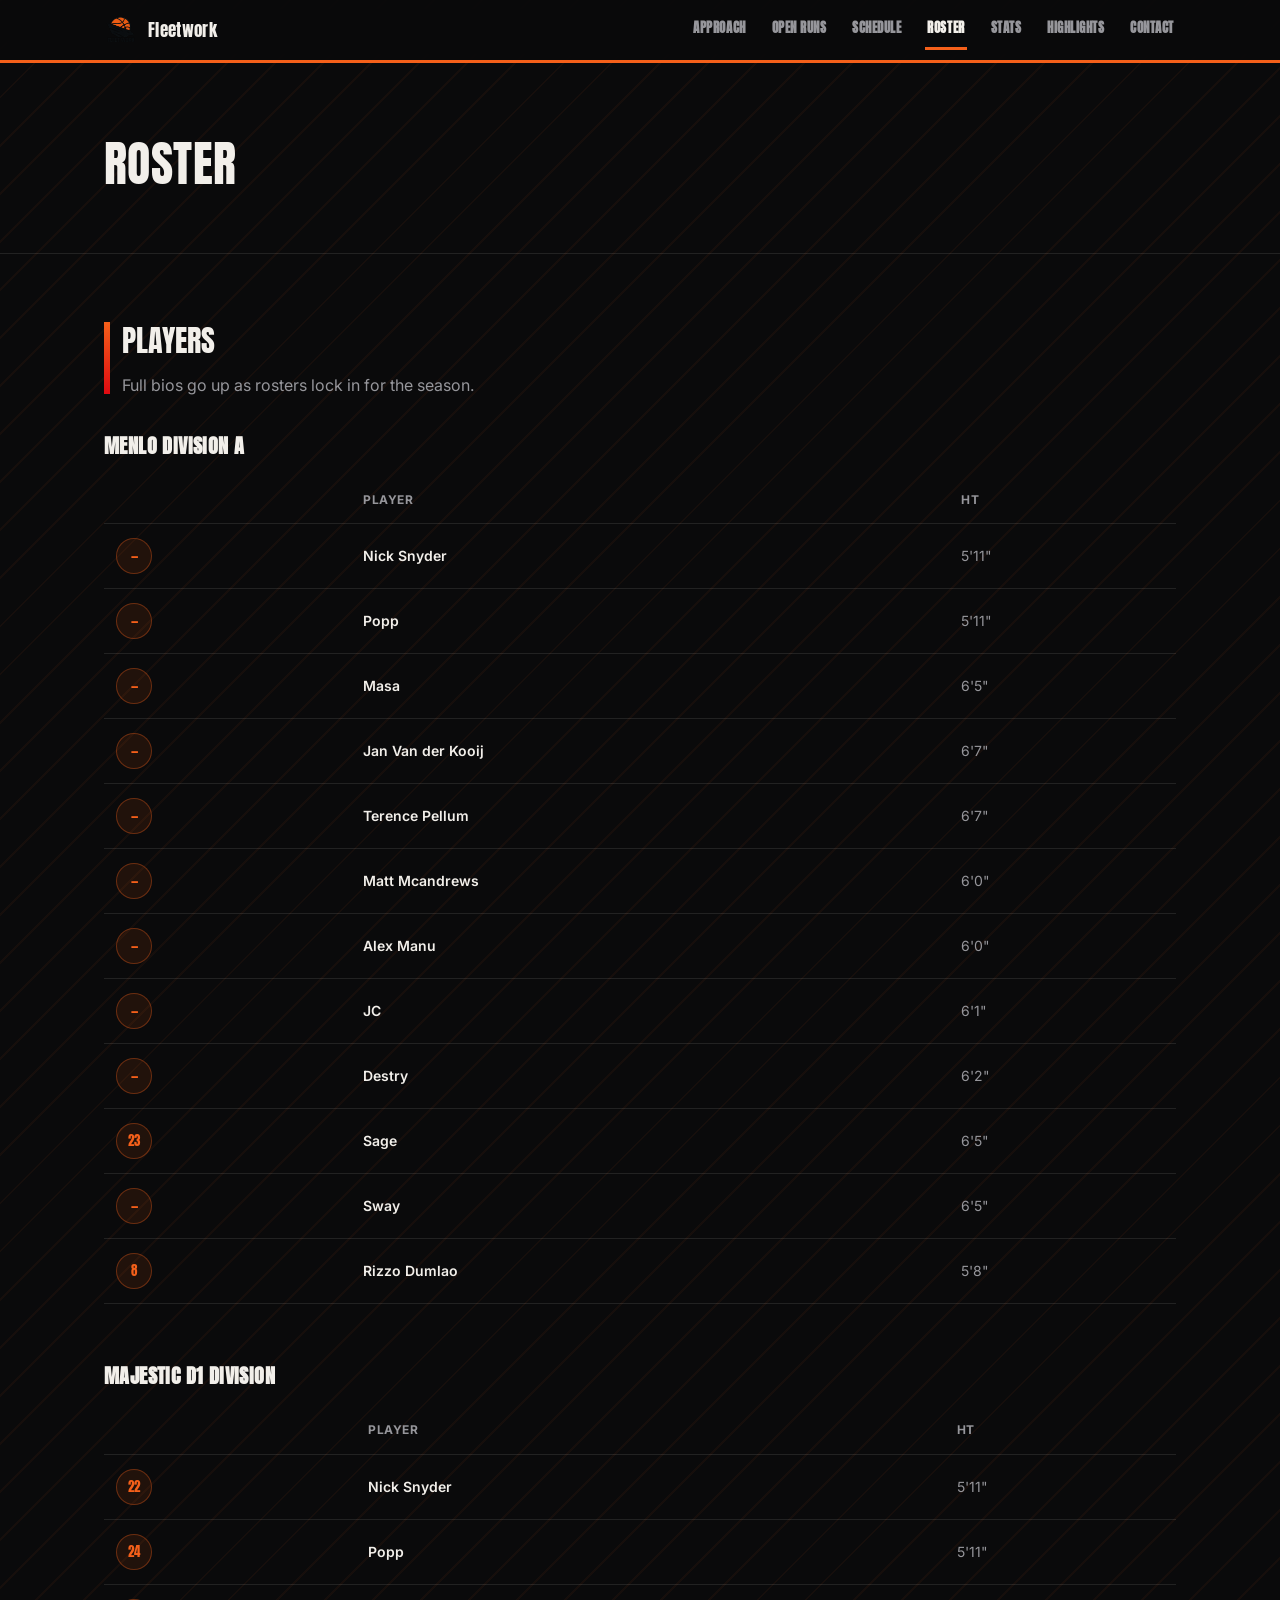
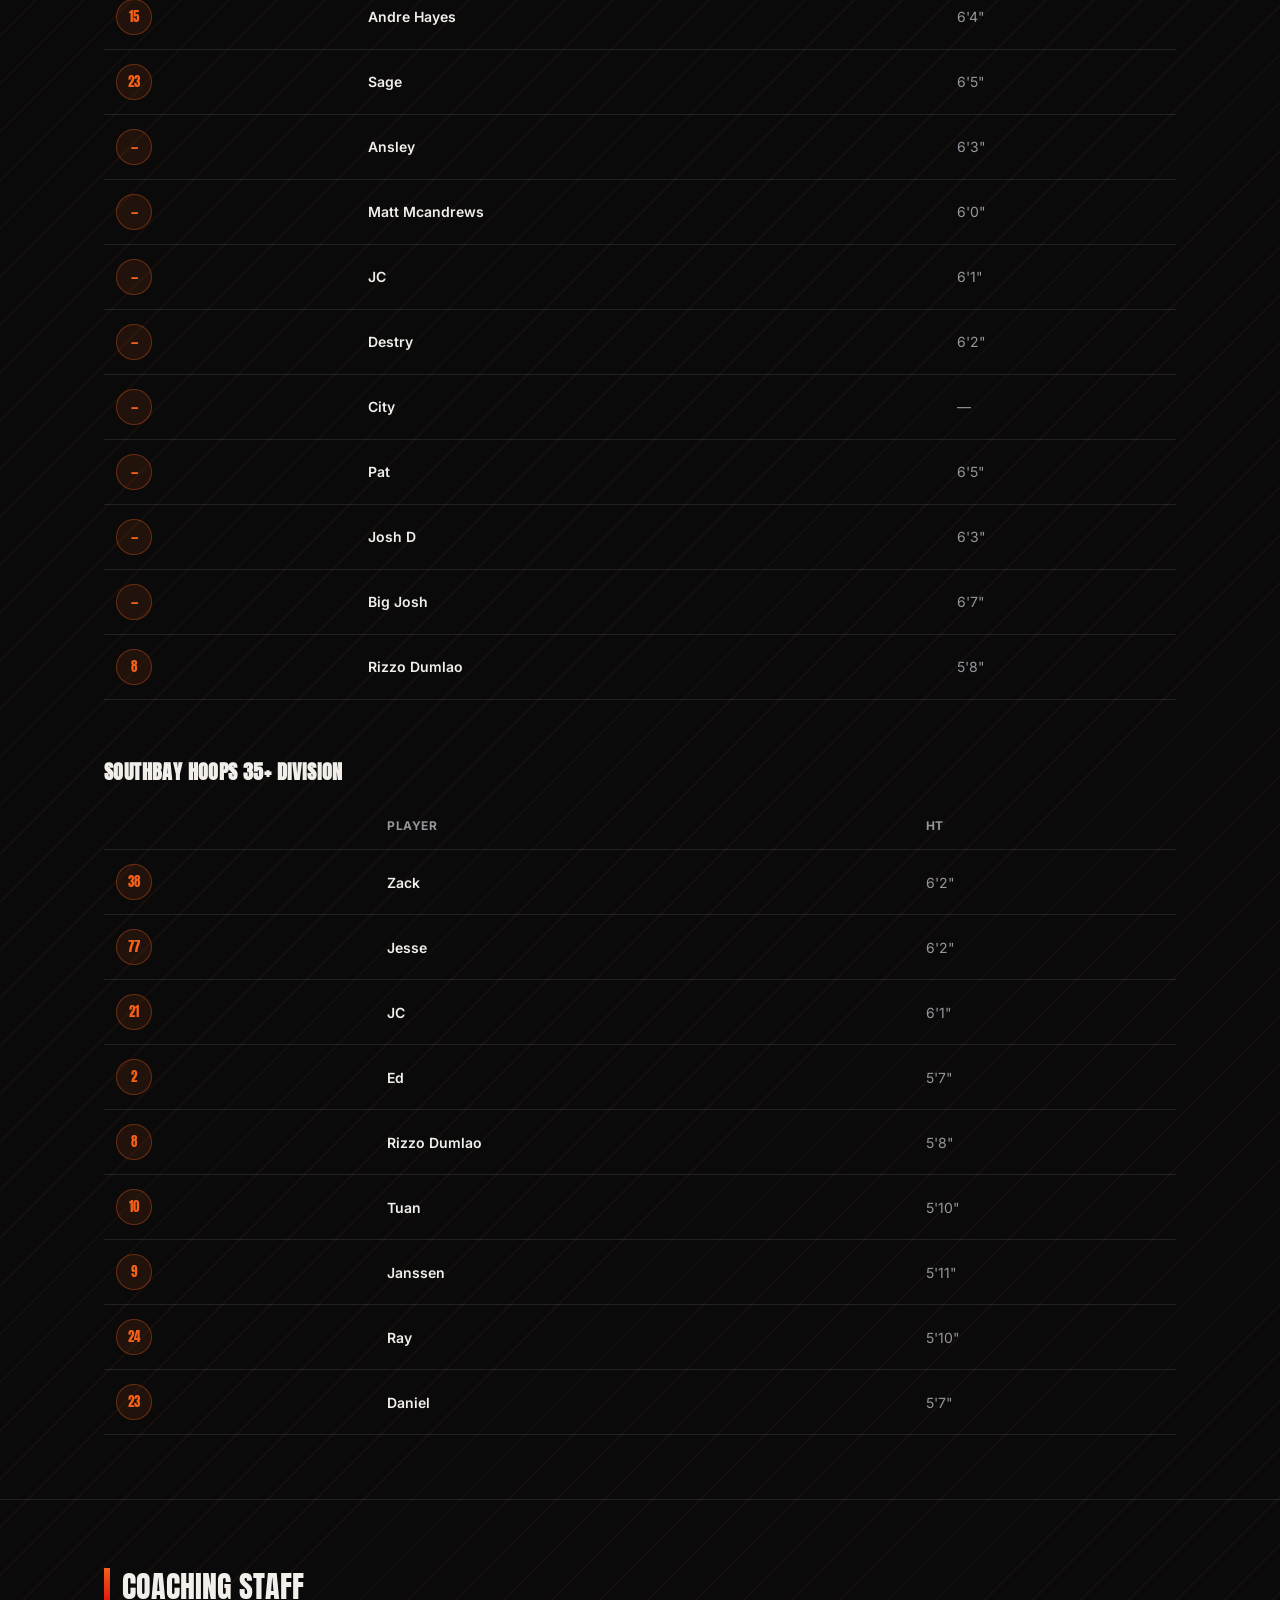
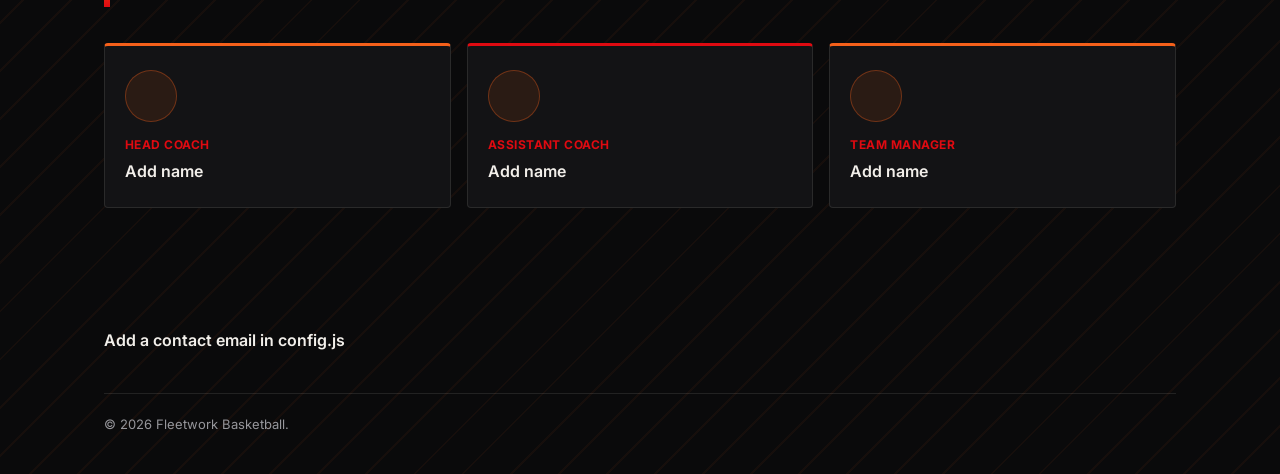
==== roster.html @ 68f96d5d "Add files via upload" ====
<!DOCTYPE html>
<html lang="en">
<head>
<meta charset="UTF-8">
<meta name="viewport" content="width=device-width, initial-scale=1.0">
<title>Roster — Fleetwork Basketball</title>
<meta name="description" content="Fleetwork Basketball roster and coaching staff.">
<link rel="icon" href="assets/logo-mark.png">
<link rel="preconnect" href="https://fonts.googleapis.com">
<link rel="preconnect" href="https://fonts.gstatic.com" crossorigin>
<link href="https://fonts.googleapis.com/css2?family=Anton&family=Inter:wght@400;500;600;700&display=swap" rel="stylesheet">
<style>
  :root{
    --bg: #0A0A0B; --bg-panel: #131315; --bg-panel-2: #19191B;
    --orange: #F5601A; --red: #DF0A11;
    --text: #F2EFEA; --text-muted: #96969B;
    --line: rgba(242,239,234,0.10); --line-strong: rgba(242,239,234,0.18);
    --radius: 4px; --maxw: 1120px;
  }
  *{ box-sizing: border-box; }
  body{ margin:0; background: repeating-linear-gradient(135deg, rgba(245,96,26,0.05) 0px, rgba(245,96,26,0.05) 2px, transparent 2px, transparent 34px), var(--bg); color: var(--text); font-family: 'Inter', system-ui, sans-serif; font-size:16px; line-height:1.55; -webkit-font-smoothing:antialiased; }
  a{ color: inherit; }
  img{ max-width:100%; display:block; }
  .wrap{ max-width: var(--maxw); margin: 0 auto; padding: 0 24px; }
  :focus-visible{ outline: 2px solid var(--orange); outline-offset: 3px; }

  header.scorebug{ position: sticky; top:0; z-index:50; background: rgba(10,10,11,0.92); backdrop-filter: blur(8px); border-bottom: 3px solid var(--orange); }
  .scorebug-inner{ max-width: var(--maxw); margin:0 auto; padding:0 24px; height:60px; display:flex; align-items:center; justify-content:space-between; gap:20px; }
  .brand{ display:flex; align-items:center; gap:10px; text-decoration:none; }
  .brand img{ height:34px; width:auto; }
  .brand-name{ font-family:'Anton', sans-serif; font-size:17px; letter-spacing:0.02em; }
  nav.primary-nav{ display:flex; gap:22px; }
  nav.primary-nav a{ text-decoration:none; color: var(--text-muted); font-size:13px; font-weight:700; font-family:'Anton', sans-serif; text-transform:uppercase; letter-spacing:0.04em; padding:8px 2px; border-bottom:3px solid transparent; transition: color .15s, border-color .15s; white-space:nowrap; }
  nav.primary-nav a:hover{ color: var(--text); border-color: var(--orange); }
  nav.primary-nav a.current{ color: var(--text); border-color: var(--orange); }
  .nav-toggle{ display:none; background:none; border:1px solid var(--line-strong); color: var(--text); padding:8px 10px; border-radius: var(--radius); font-size:20px; line-height:1; }
  @media (max-width: 820px){
    nav.primary-nav{ position:absolute; top:60px; left:0; right:0; background: var(--bg-panel); border-bottom:3px solid var(--orange); flex-direction:column; gap:0; padding:6px 0; display:none; }
    nav.primary-nav.open{ display:flex; }
    nav.primary-nav a{ padding:14px 24px; border-bottom:1px solid var(--line); }
    .nav-toggle{ display:block; }
  }

  .page-head{ padding: 64px 0 40px; border-bottom: 1px solid var(--line); }
  .page-head h1{ font-family:'Anton', sans-serif; font-weight:400; font-size:48px; text-transform:uppercase; letter-spacing:0.01em; margin:0 0 12px; }
  .page-head p{ color: var(--text-muted); margin:0; max-width: 60ch; }

  section{ padding: 64px 0; border-bottom: 1px solid var(--line); }
  section:last-of-type{ border-bottom: none; }
  .section-head{ max-width:640px; margin-bottom:32px; position:relative; padding-left:18px; }
  .section-head::before{ content:""; position:absolute; left:0; top:4px; bottom:4px; width:6px; background: linear-gradient(180deg, var(--orange), var(--red)); }
  .section-head h2{ font-family:'Anton', sans-serif; font-weight:400; font-size:30px; text-transform:uppercase; margin:0 0 8px; }
  .section-head p{ color: var(--text-muted); margin:0; }

  table.roster-table{ width:100%; border-collapse: collapse; }
  table.roster-table th, table.roster-table td{ text-align:left; padding: 14px 12px; border-bottom: 1px solid var(--line); font-size:14px; }
  table.roster-table th{ color: var(--text-muted); font-weight:700; font-size:12px; text-transform:uppercase; letter-spacing:0.04em; }
  table.roster-table tr:hover td{ background: rgba(245,96,26,0.04); }
  .avatar{
    width:36px; height:36px; border-radius:50%; background: rgba(245,96,26,0.1); border:1px solid rgba(245,96,26,0.35);
    display:flex; align-items:center; justify-content:center; font-family:'Anton', sans-serif; font-size:13px; color: var(--orange);
  }
  .player-name-cell{ display:flex; align-items:center; gap:12px; }
  .player-name-cell .name{ font-weight:600; }
  .muted{ color: var(--text-muted); }

  .roster-division{ margin-bottom:56px; }
  .roster-division:last-child{ margin-bottom:0; }
  .roster-division h3{ font-family:'Anton', sans-serif; font-size:20px; text-transform:uppercase; letter-spacing:0.02em; margin:0 0 16px; }

  .staff-grid{ display:grid; grid-template-columns: repeat(3, 1fr); gap:16px; }
  .staff-card{ background: var(--bg-panel); border:1px solid var(--line); border-top: 3px solid var(--orange); border-radius: var(--radius); padding:24px 20px; }
  .staff-card:nth-child(even){ border-top-color: var(--red); }
  .staff-avatar{ width:52px; height:52px; border-radius:50%; background: rgba(245,96,26,0.1); border:1px solid rgba(245,96,26,0.35); margin-bottom:14px; }
  .staff-role{ font-size:12px; color: var(--red); font-weight:700; margin-bottom:4px; text-transform:uppercase; letter-spacing:0.04em; }
  .staff-name{ font-weight:600; }
  @media (max-width: 700px){ .staff-grid{ grid-template-columns: 1fr; } }

  footer{ padding: 56px 0 40px; }
  .footer-grid{ display:flex; justify-content:space-between; flex-wrap:wrap; gap:30px; }
  .footer-affil{ max-width:44ch; color: var(--text-muted); font-size:14px; }
  .footer-affil a{ color: var(--orange); text-decoration:none; }
  .footer-contact a{ color: var(--text); text-decoration:none; font-weight:600; }
  .footer-bottom{ margin-top:40px; padding-top:20px; border-top:1px solid var(--line); color: var(--text-muted); font-size:13px; }
</style>
</head>
<body>

<header class="scorebug">
  <div class="scorebug-inner">
    <a class="brand" href="index.html">
      <img src="assets/logo-mark.png" alt="Fleetwork Basketball">
      <span class="brand-name">Fleetwork</span>
    </a>
    <nav class="primary-nav" id="primaryNav">
      <a href="index.html#approach">Approach</a>
      <a href="index.html#runs">Open runs</a>
      <a href="index.html#schedule">Schedule</a>
      <a href="roster.html" class="current">Roster</a>
      <a href="index.html#stats">Stats</a>
      <a href="index.html#highlights">Highlights</a>
      <a href="index.html#contact">Contact</a>
    </nav>
    <button class="nav-toggle" id="navToggle" aria-label="Toggle menu" aria-expanded="false">☰</button>
  </div>
</header>

<div class="page-head">
  <div class="wrap">
    <h1>Roster</h1>
  </div>
</div>

<section id="players">
  <div class="wrap">
    <div class="section-head"><h2>Players</h2><p>Full bios go up as rosters lock in for the season.</p></div>
    <div id="rosterDivisions"><!-- filled by JS --></div>
  </div>
</section>

<section id="staff">
  <div class="wrap">
    <div class="section-head"><h2>Coaching staff</h2></div>
    <div class="staff-grid" id="staffGrid"><!-- filled by JS --></div>
  </div>
</section>

<footer id="contact">
  <div class="wrap">
    <div class="footer-grid">
      <div class="footer-contact"><a id="contactEmail" href="#"></a></div>
    </div>
    <div class="footer-bottom">© <span id="year"></span> Fleetwork Basketball.</div>
  </div>
</footer>

<script src="config.js"></script>
<script>
  document.getElementById('rosterDivisions').innerHTML = TEAM.divisions.map(d => {
    const rows = (d.roster || []).map(p => `
      <tr>
        <td><div class="avatar">${p.num}</div></td>
        <td><div class="player-name-cell"><span class="name">${p.name}</span></div></td>
        <td class="muted">${p.ht}</td>
      </tr>
    `).join('');
    return `
      <div class="roster-division">
        <h3>${d.name}</h3>
        <table class="roster-table">
          <thead><tr><th></th><th>Player</th><th>Ht</th></tr></thead>
          <tbody>${rows}</tbody>
        </table>
      </div>`;
  }).join('');

  document.getElementById('staffGrid').innerHTML = TEAM.staff.map(s => `
    <div class="staff-card">
      <div class="staff-avatar"></div>
      <div class="staff-role">${s.role}</div>
      <div class="staff-name">${s.name}</div>
    </div>
  `).join('');

  const emailEl = document.getElementById('contactEmail');
  if (TEAM.contactEmail) { emailEl.href = `mailto:${TEAM.contactEmail}`; emailEl.textContent = TEAM.contactEmail; }
  else { emailEl.href = '#'; emailEl.textContent = 'Add a contact email in config.js'; }
  document.getElementById('year').textContent = new Date().getFullYear();

  const navToggle = document.getElementById('navToggle');
  const primaryNav = document.getElementById('primaryNav');
  navToggle.addEventListener('click', () => {
    const isOpen = primaryNav.classList.toggle('open');
    navToggle.setAttribute('aria-expanded', String(isOpen));
  });
</script>

</body>
</html>
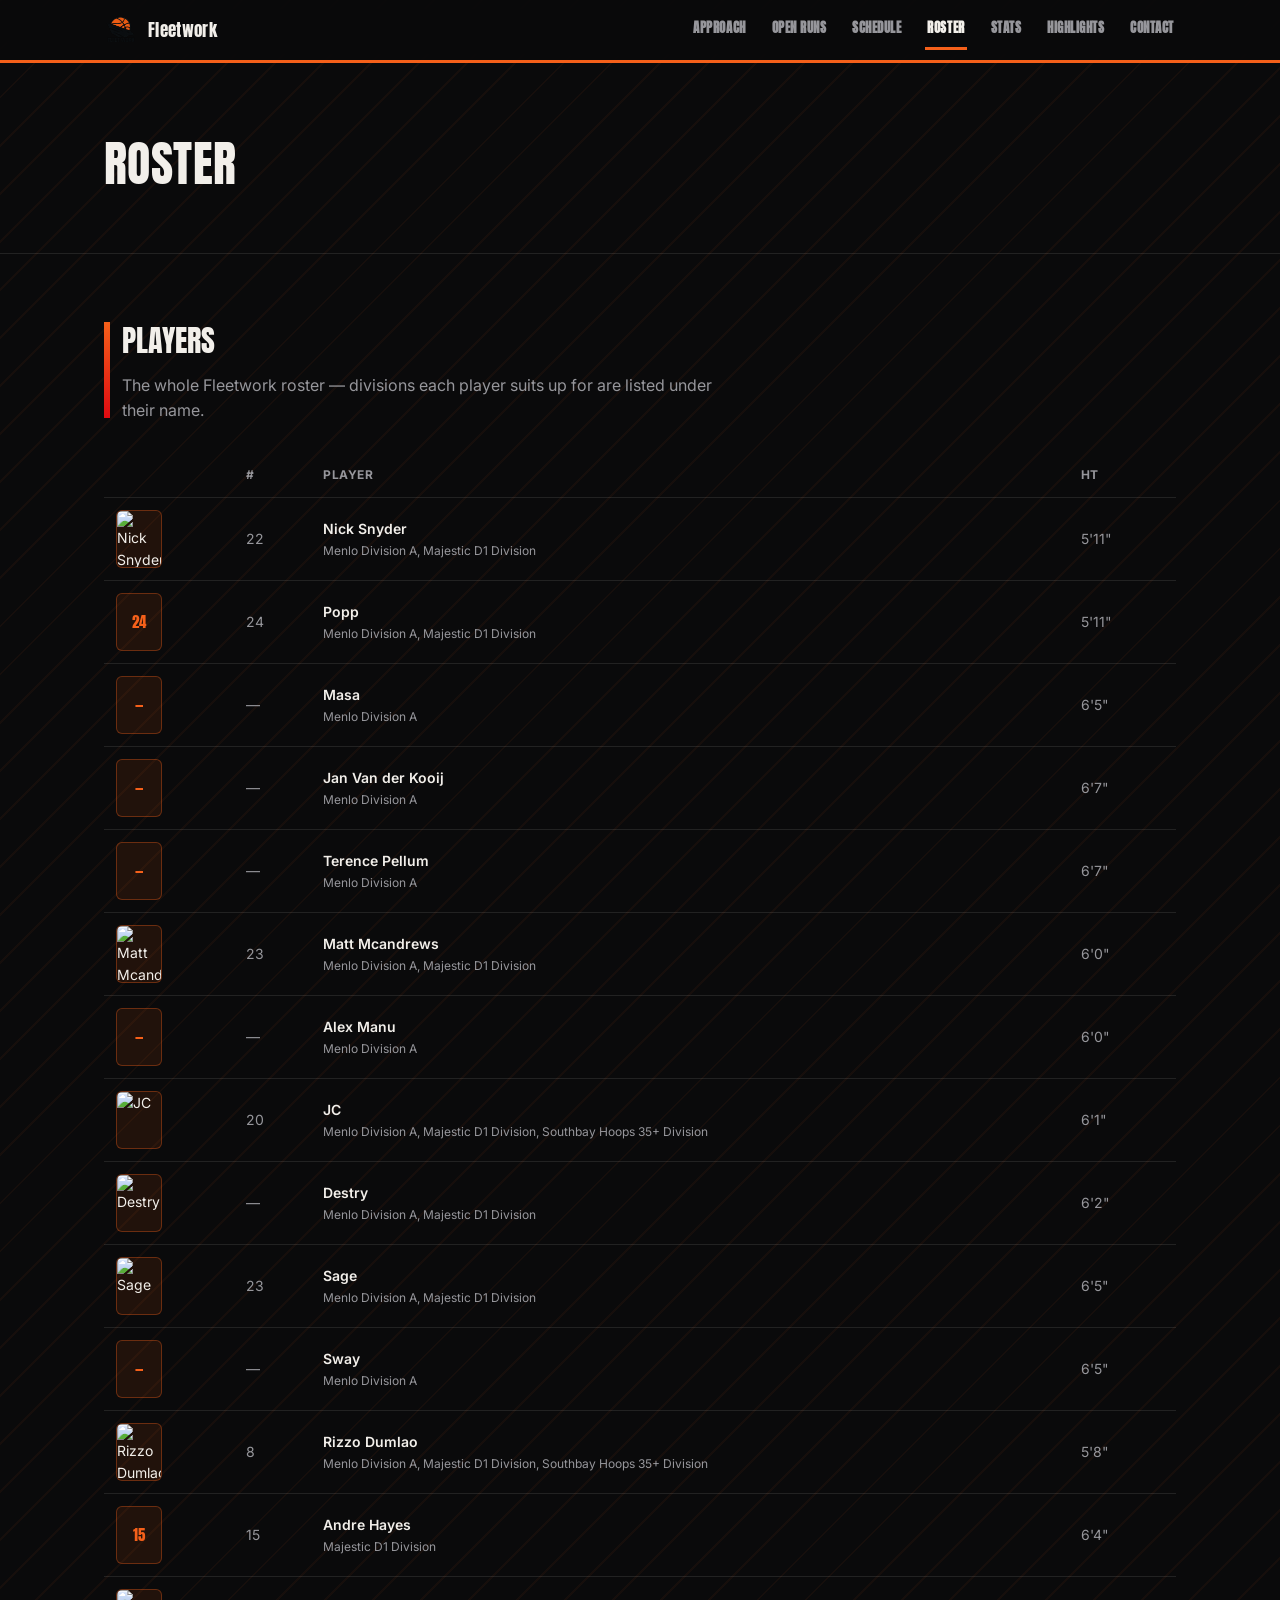
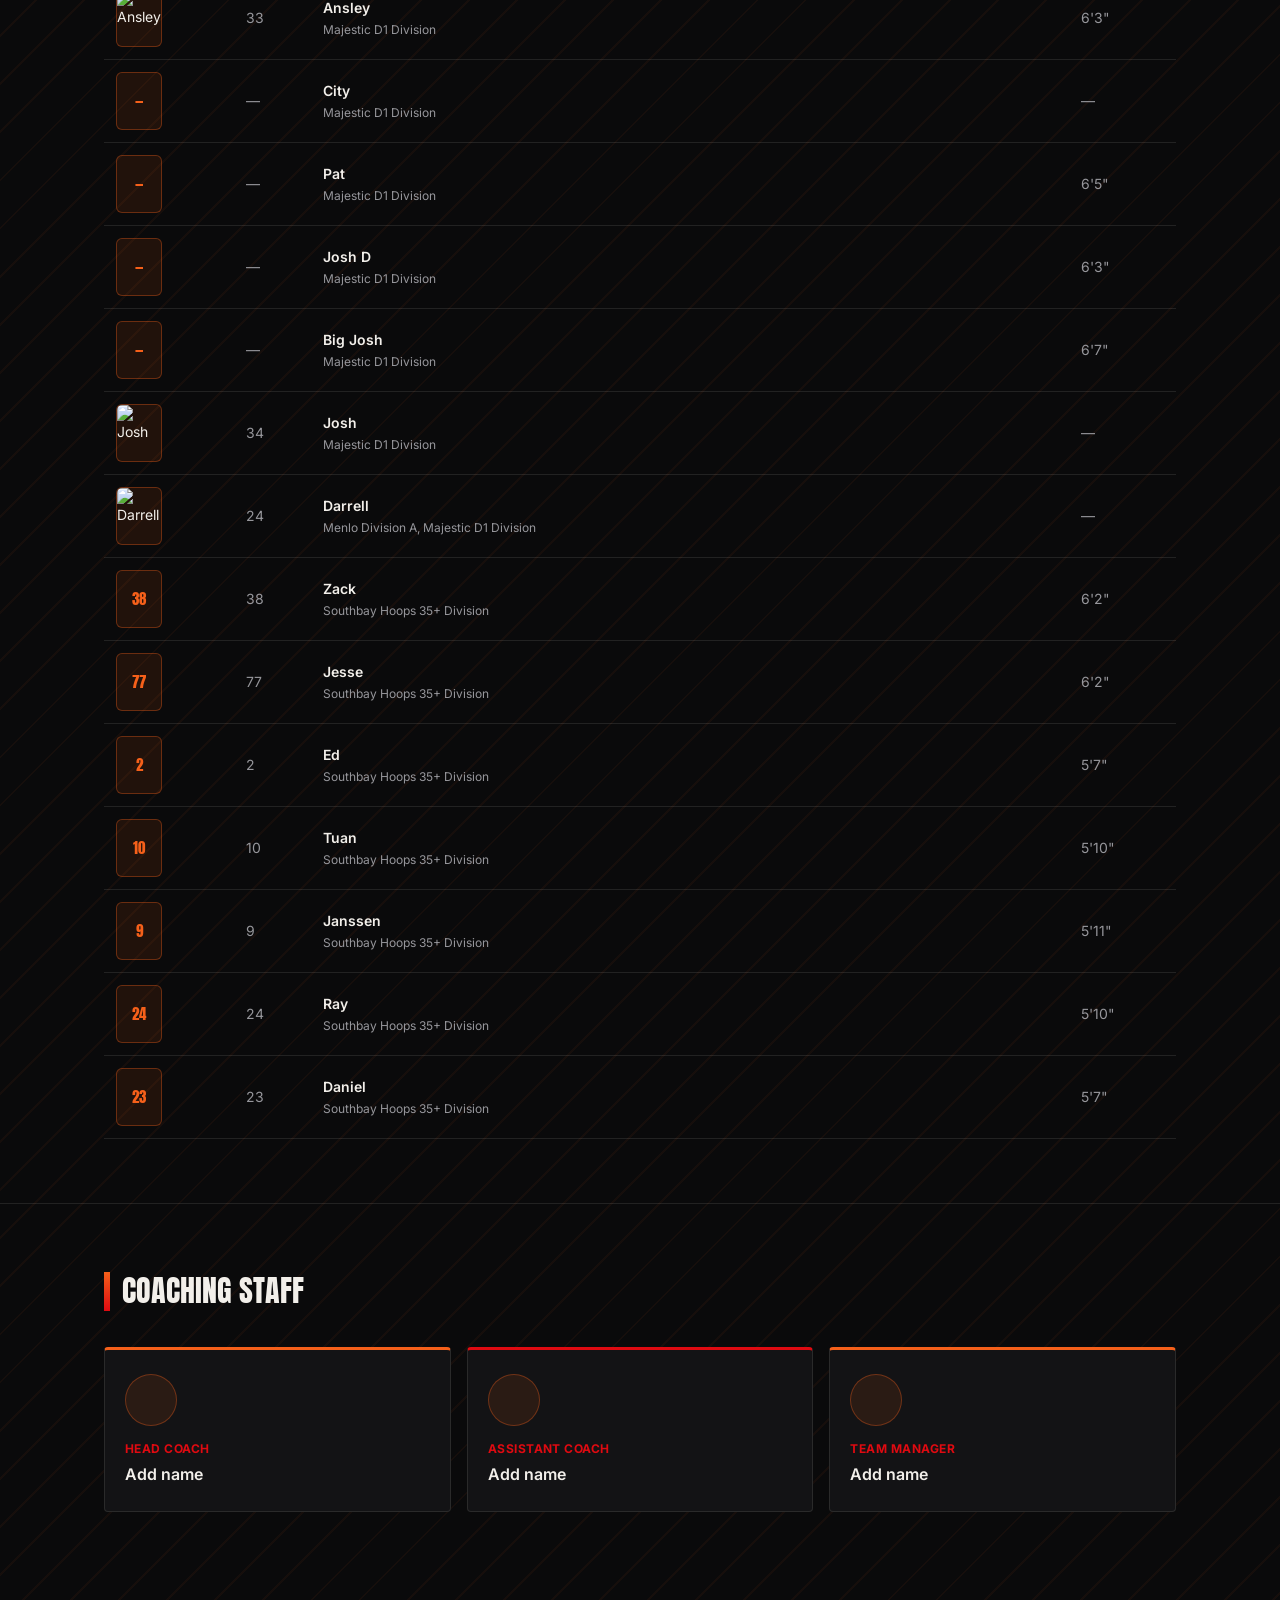
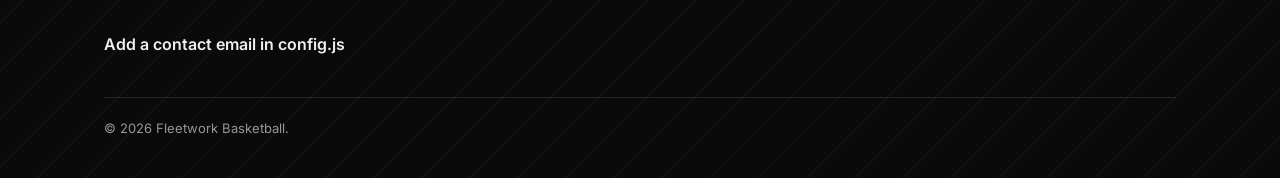
==== commit 128dfbca: "Add files via upload" ====
--- a/roster.html
+++ b/roster.html
@@ -53,15 +53,19 @@
   .section-head p{ color: var(--text-muted); margin:0; }
 
   table.roster-table{ width:100%; border-collapse: collapse; }
-  table.roster-table th, table.roster-table td{ text-align:left; padding: 14px 12px; border-bottom: 1px solid var(--line); font-size:14px; }
+  table.roster-table th, table.roster-table td{ text-align:left; padding: 12px; border-bottom: 1px solid var(--line); font-size:14px; vertical-align: middle; }
   table.roster-table th{ color: var(--text-muted); font-weight:700; font-size:12px; text-transform:uppercase; letter-spacing:0.04em; }
   table.roster-table tr:hover td{ background: rgba(245,96,26,0.04); }
-  .avatar{
-    width:36px; height:36px; border-radius:50%; background: rgba(245,96,26,0.1); border:1px solid rgba(245,96,26,0.35);
-    display:flex; align-items:center; justify-content:center; font-family:'Anton', sans-serif; font-size:13px; color: var(--orange);
+  .avatar-box{
+    width:46px; height:58px; border-radius:6px; overflow:hidden; flex:none;
+    background: rgba(245,96,26,0.1); border:1px solid rgba(245,96,26,0.35);
+    display:flex; align-items:center; justify-content:center;
   }
+  .avatar-box img{ width:100%; height:100%; object-fit:cover; display:block; }
+  .avatar-box .num-fallback{ font-family:'Anton', sans-serif; font-size:15px; color: var(--orange); }
   .player-name-cell{ display:flex; align-items:center; gap:12px; }
   .player-name-cell .name{ font-weight:600; }
+  .player-divisions{ font-size:12px; color: var(--text-muted); margin-top:2px; }
   .muted{ color: var(--text-muted); }
 
   .roster-division{ margin-bottom:56px; }
@@ -113,8 +117,11 @@
 
 <section id="players">
   <div class="wrap">
-    <div class="section-head"><h2>Players</h2><p>Full bios go up as rosters lock in for the season.</p></div>
-    <div id="rosterDivisions"><!-- filled by JS --></div>
+    <div class="section-head"><h2>Players</h2><p>The whole Fleetwork roster — divisions each player suits up for are listed under their name.</p></div>
+    <table class="roster-table">
+      <thead><tr><th></th><th>#</th><th>Player</th><th>Ht</th></tr></thead>
+      <tbody id="rosterBody"><!-- filled by JS --></tbody>
+    </table>
   </div>
 </section>
 
@@ -136,22 +143,27 @@
 
 <script src="config.js"></script>
 <script>
-  document.getElementById('rosterDivisions').innerHTML = TEAM.divisions.map(d => {
-    const rows = (d.roster || []).map(p => `
+  document.getElementById('rosterBody').innerHTML = TEAM.roster.map(p => {
+    const avatar = p.photo
+      ? `<img src="assets/players/${p.photo}.jpg" alt="${p.name}">`
+      : `<span class="num-fallback">${p.num}</span>`;
+    const divisions = (p.divisions && p.divisions.length)
+      ? p.divisions.join(', ')
+      : 'Division TBD';
+    return `
       <tr>
-        <td><div class="avatar">${p.num}</div></td>
-        <td><div class="player-name-cell"><span class="name">${p.name}</span></div></td>
+        <td><div class="avatar-box">${avatar}</div></td>
+        <td class="muted">${p.num}</td>
+        <td>
+          <div class="player-name-cell">
+            <div>
+              <div class="name">${p.name}</div>
+              <div class="player-divisions">${divisions}</div>
+            </div>
+          </div>
+        </td>
         <td class="muted">${p.ht}</td>
-      </tr>
-    `).join('');
-    return `
-      <div class="roster-division">
-        <h3>${d.name}</h3>
-        <table class="roster-table">
-          <thead><tr><th></th><th>Player</th><th>Ht</th></tr></thead>
-          <tbody>${rows}</tbody>
-        </table>
-      </div>`;
+      </tr>`;
   }).join('');
 
   document.getElementById('staffGrid').innerHTML = TEAM.staff.map(s => `
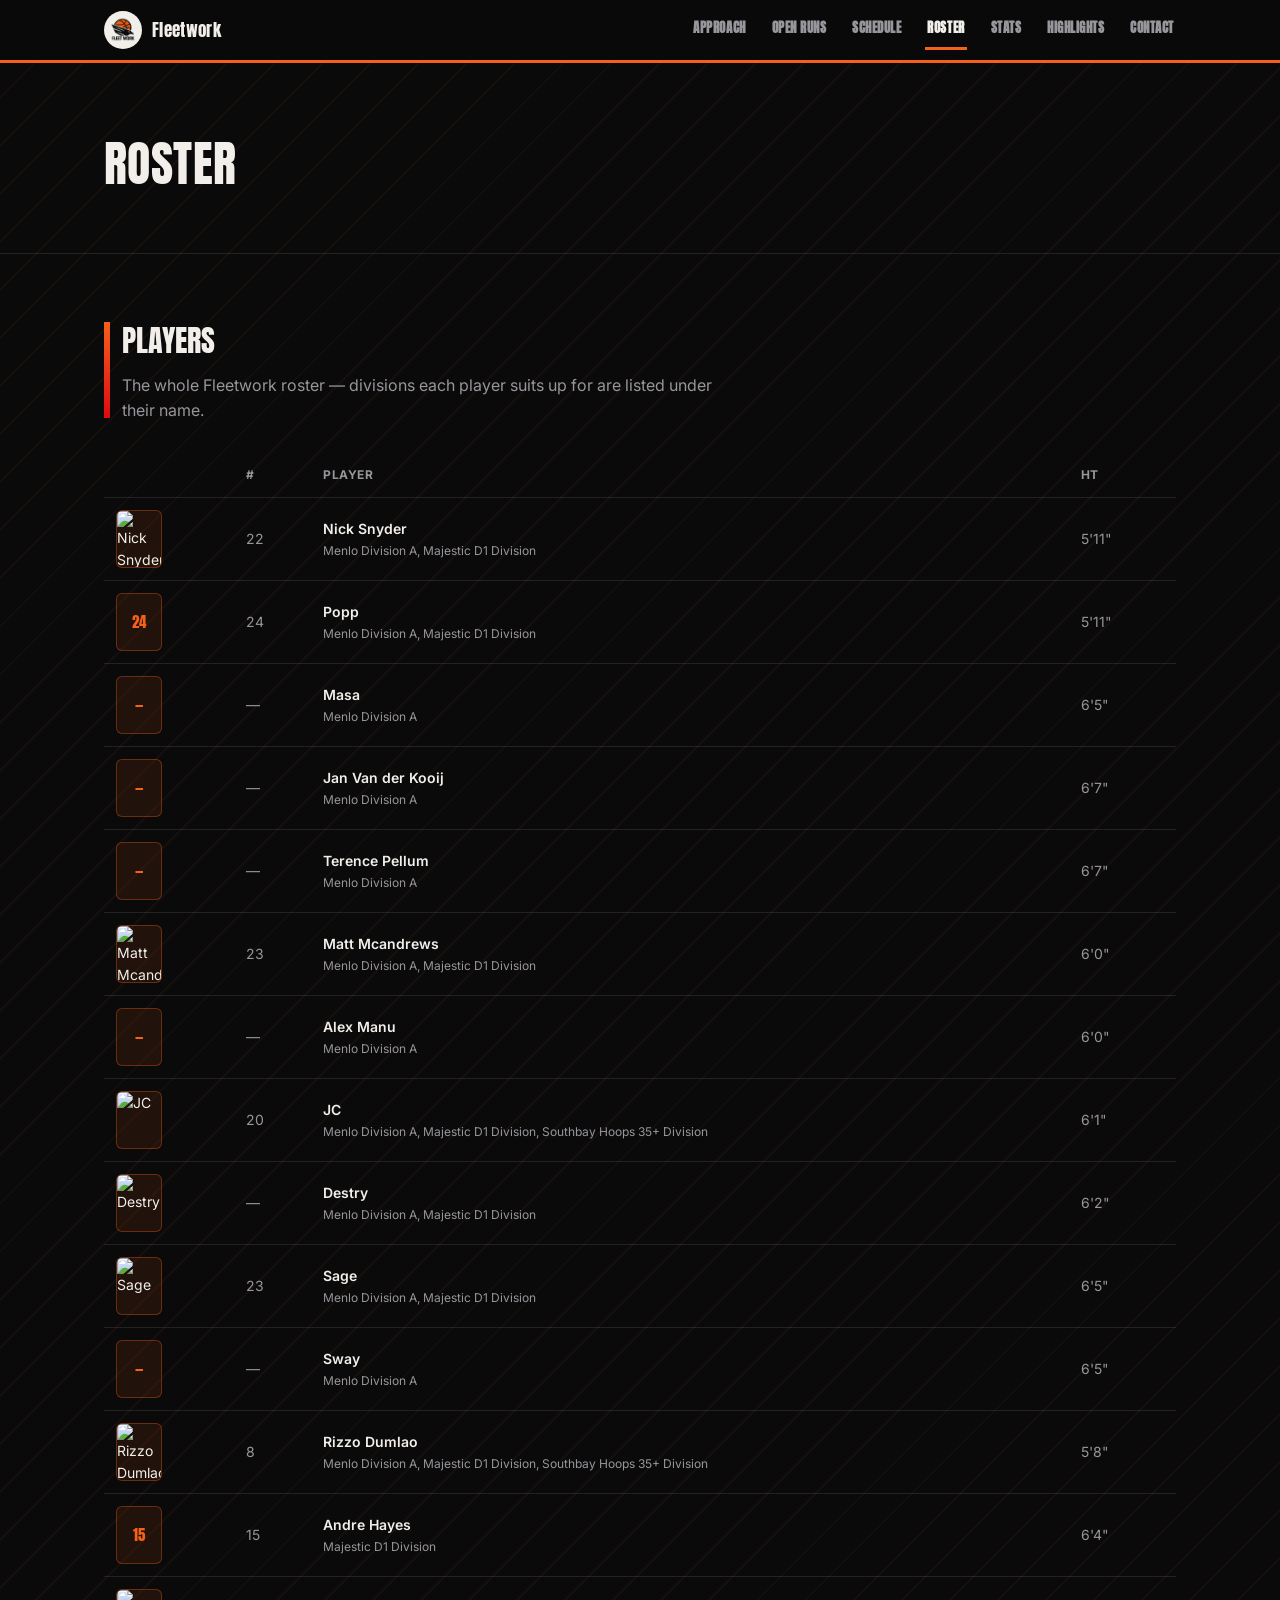
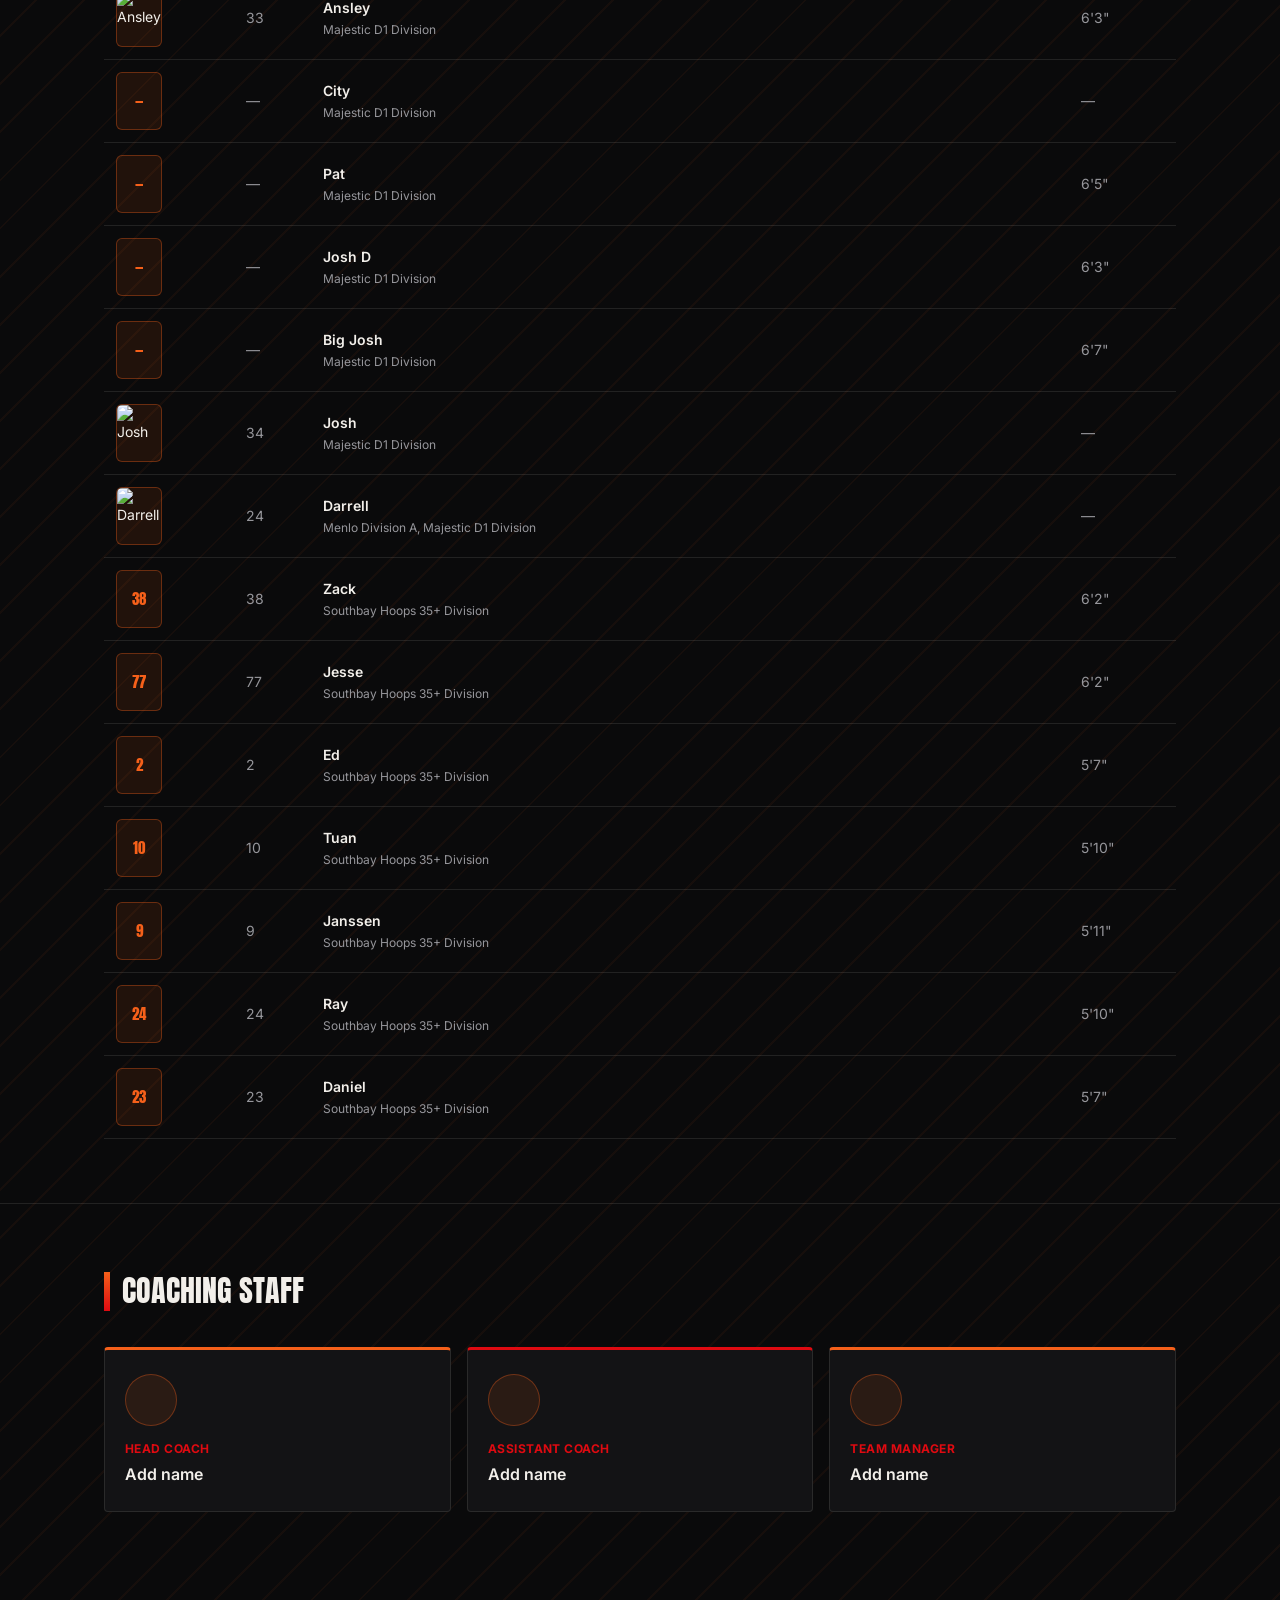
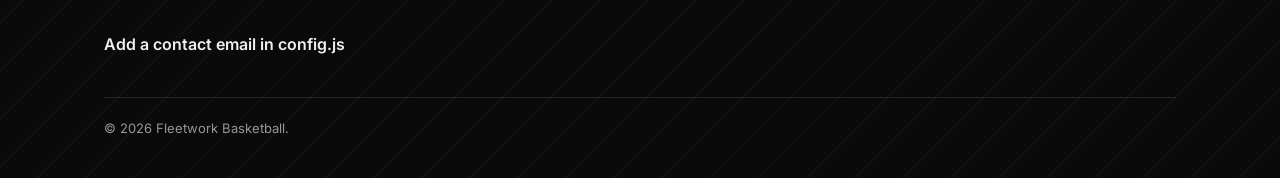
==== commit 5f00eae8: "Add files via upload" ====
--- a/roster.html
+++ b/roster.html
@@ -27,7 +27,11 @@
   header.scorebug{ position: sticky; top:0; z-index:50; background: rgba(10,10,11,0.92); backdrop-filter: blur(8px); border-bottom: 3px solid var(--orange); }
   .scorebug-inner{ max-width: var(--maxw); margin:0 auto; padding:0 24px; height:60px; display:flex; align-items:center; justify-content:space-between; gap:20px; }
   .brand{ display:flex; align-items:center; gap:10px; text-decoration:none; }
-  .brand img{ height:34px; width:auto; }
+  .brand-mark{
+    width: 38px; height: 38px; border-radius: 50%; background: var(--text);
+    display: flex; align-items: center; justify-content: center; flex: none; padding: 5px;
+  }
+  .brand-mark img{ width: 100%; height: 100%; object-fit: contain; }
   .brand-name{ font-family:'Anton', sans-serif; font-size:17px; letter-spacing:0.02em; }
   nav.primary-nav{ display:flex; gap:22px; }
   nav.primary-nav a{ text-decoration:none; color: var(--text-muted); font-size:13px; font-weight:700; font-family:'Anton', sans-serif; text-transform:uppercase; letter-spacing:0.04em; padding:8px 2px; border-bottom:3px solid transparent; transition: color .15s, border-color .15s; white-space:nowrap; }
@@ -93,7 +97,7 @@
 <header class="scorebug">
   <div class="scorebug-inner">
     <a class="brand" href="index.html">
-      <img src="assets/logo-mark.png" alt="Fleetwork Basketball">
+      <span class="brand-mark"><img src="assets/logo-mark.png" alt="Fleetwork Basketball"></span>
       <span class="brand-name">Fleetwork</span>
     </a>
     <nav class="primary-nav" id="primaryNav">
@@ -145,7 +149,7 @@
 <script>
   document.getElementById('rosterBody').innerHTML = TEAM.roster.map(p => {
     const avatar = p.photo
-      ? `<img src="assets/players/${p.photo}.jpg" alt="${p.name}">`
+      ? `<img src="assets/${p.photo}.jpg" alt="${p.name}">`
       : `<span class="num-fallback">${p.num}</span>`;
     const divisions = (p.divisions && p.divisions.length)
       ? p.divisions.join(', ')
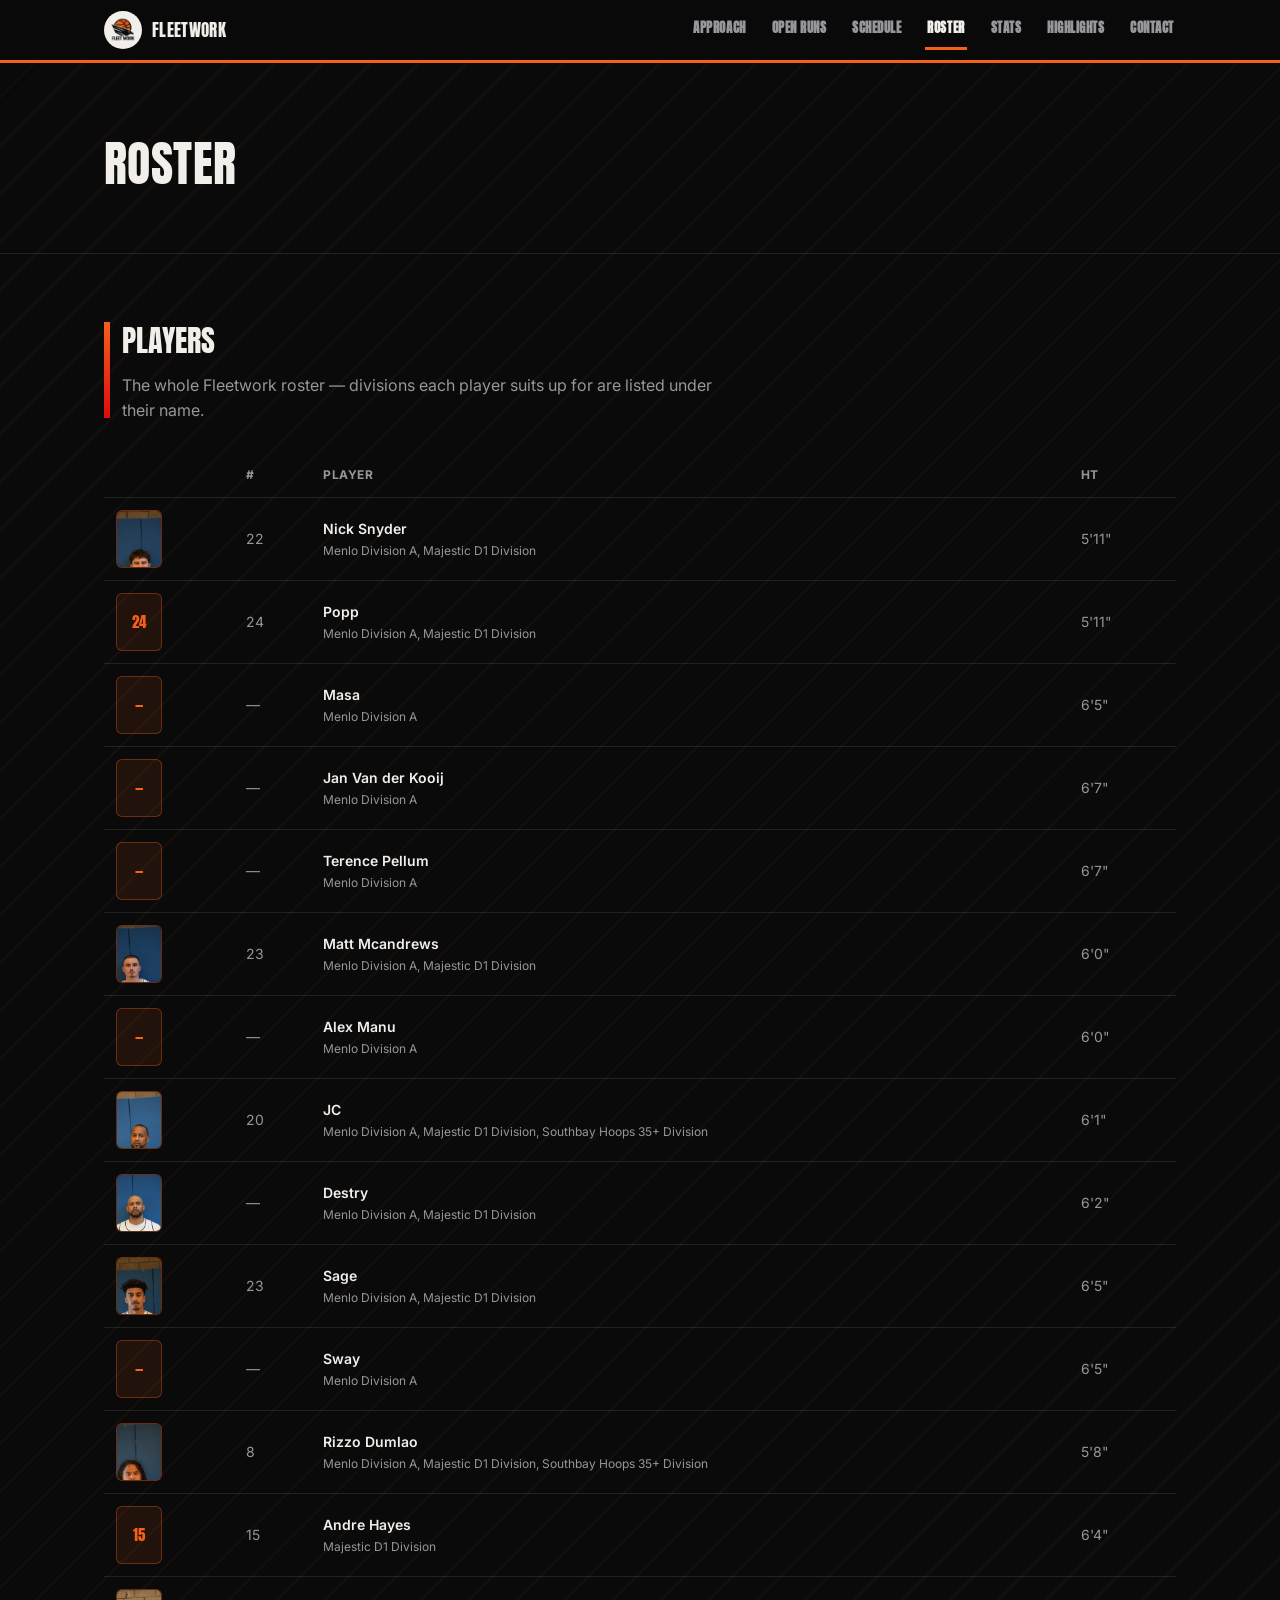
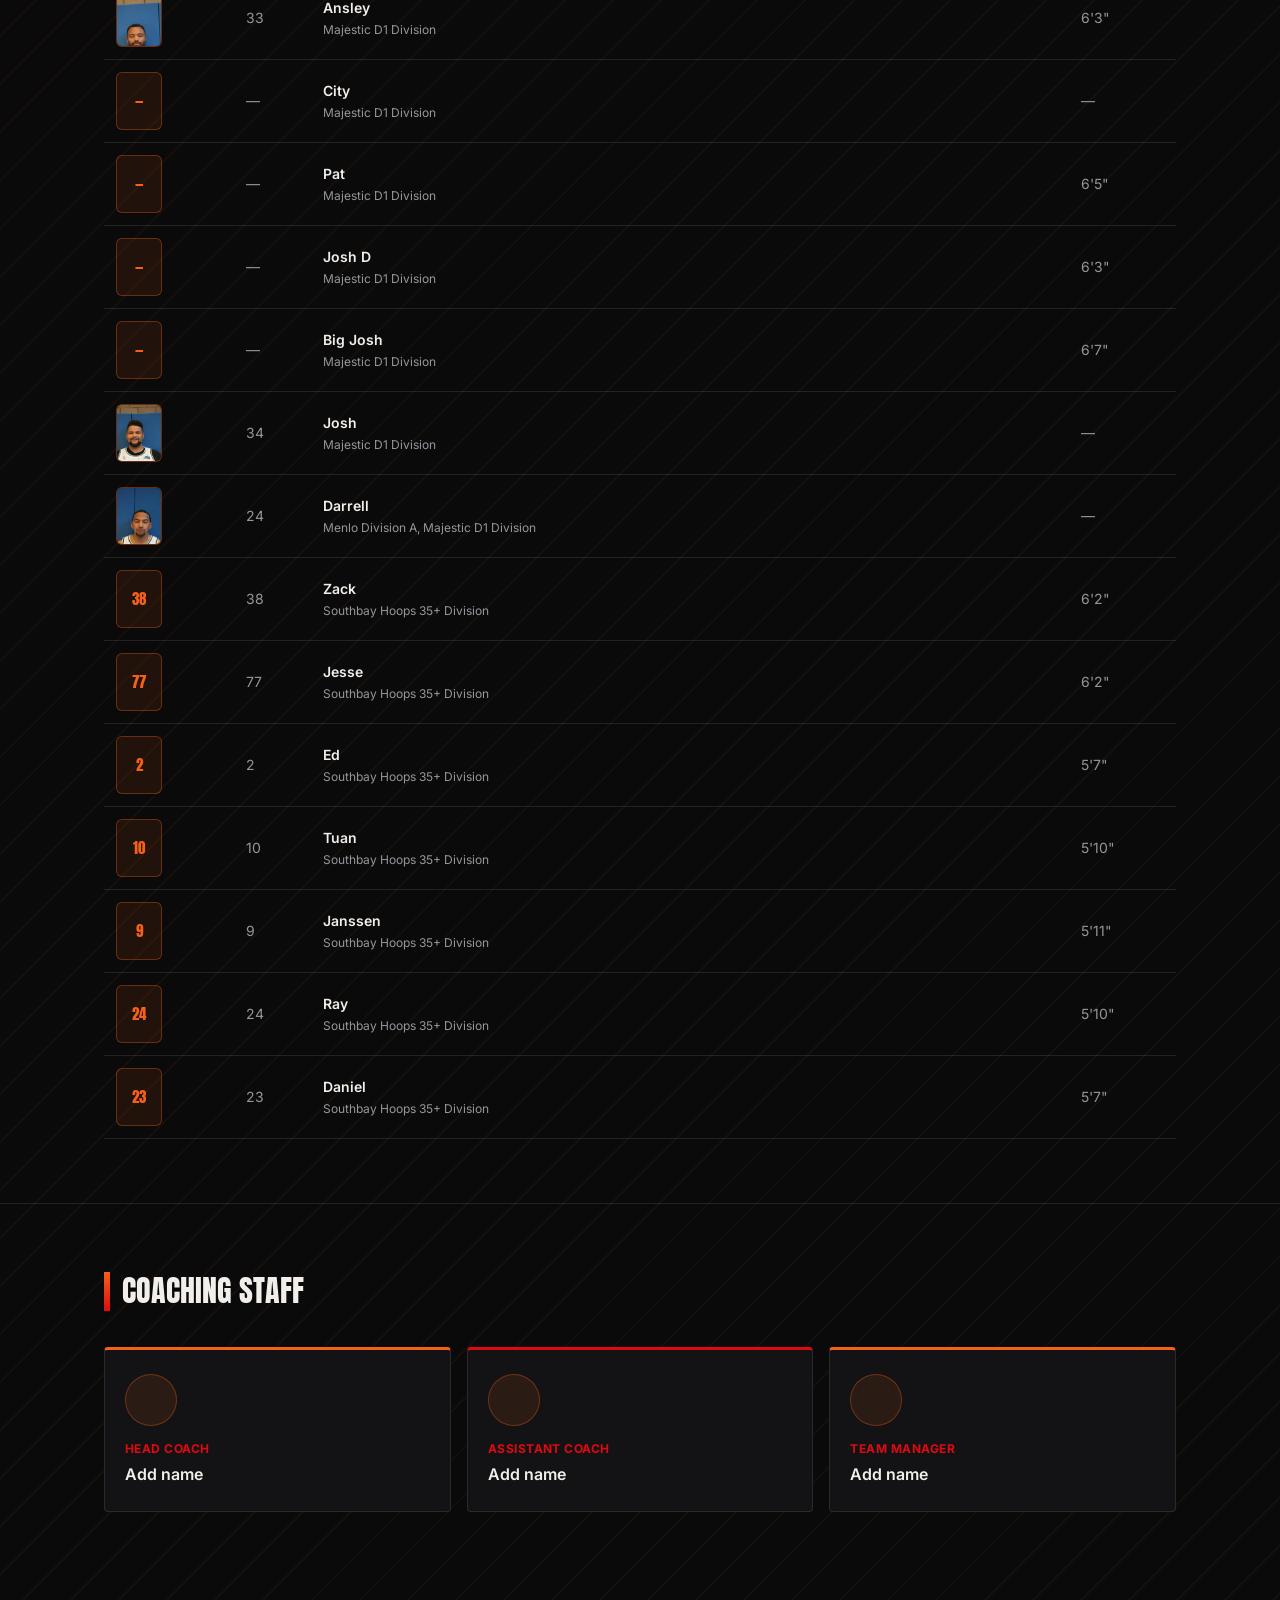
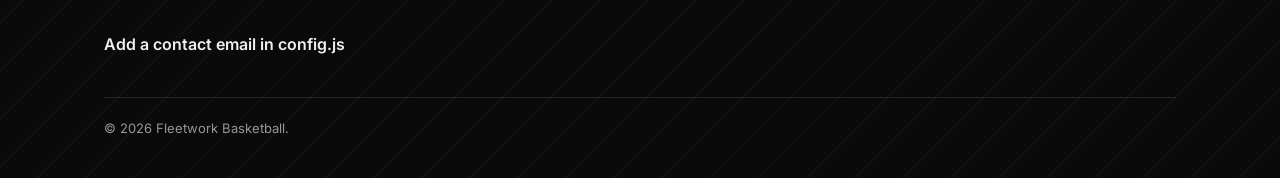
==== commit 9d498202: "Add files via upload" ====
--- a/roster.html
+++ b/roster.html
@@ -32,7 +32,7 @@
     display: flex; align-items: center; justify-content: center; flex: none; padding: 5px;
   }
   .brand-mark img{ width: 100%; height: 100%; object-fit: contain; }
-  .brand-name{ font-family:'Anton', sans-serif; font-size:17px; letter-spacing:0.02em; }
+  .brand-name{ font-family:'Anton', sans-serif; font-size:17px; letter-spacing:0.02em; text-transform: uppercase; }
   nav.primary-nav{ display:flex; gap:22px; }
   nav.primary-nav a{ text-decoration:none; color: var(--text-muted); font-size:13px; font-weight:700; font-family:'Anton', sans-serif; text-transform:uppercase; letter-spacing:0.04em; padding:8px 2px; border-bottom:3px solid transparent; transition: color .15s, border-color .15s; white-space:nowrap; }
   nav.primary-nav a:hover{ color: var(--text); border-color: var(--orange); }
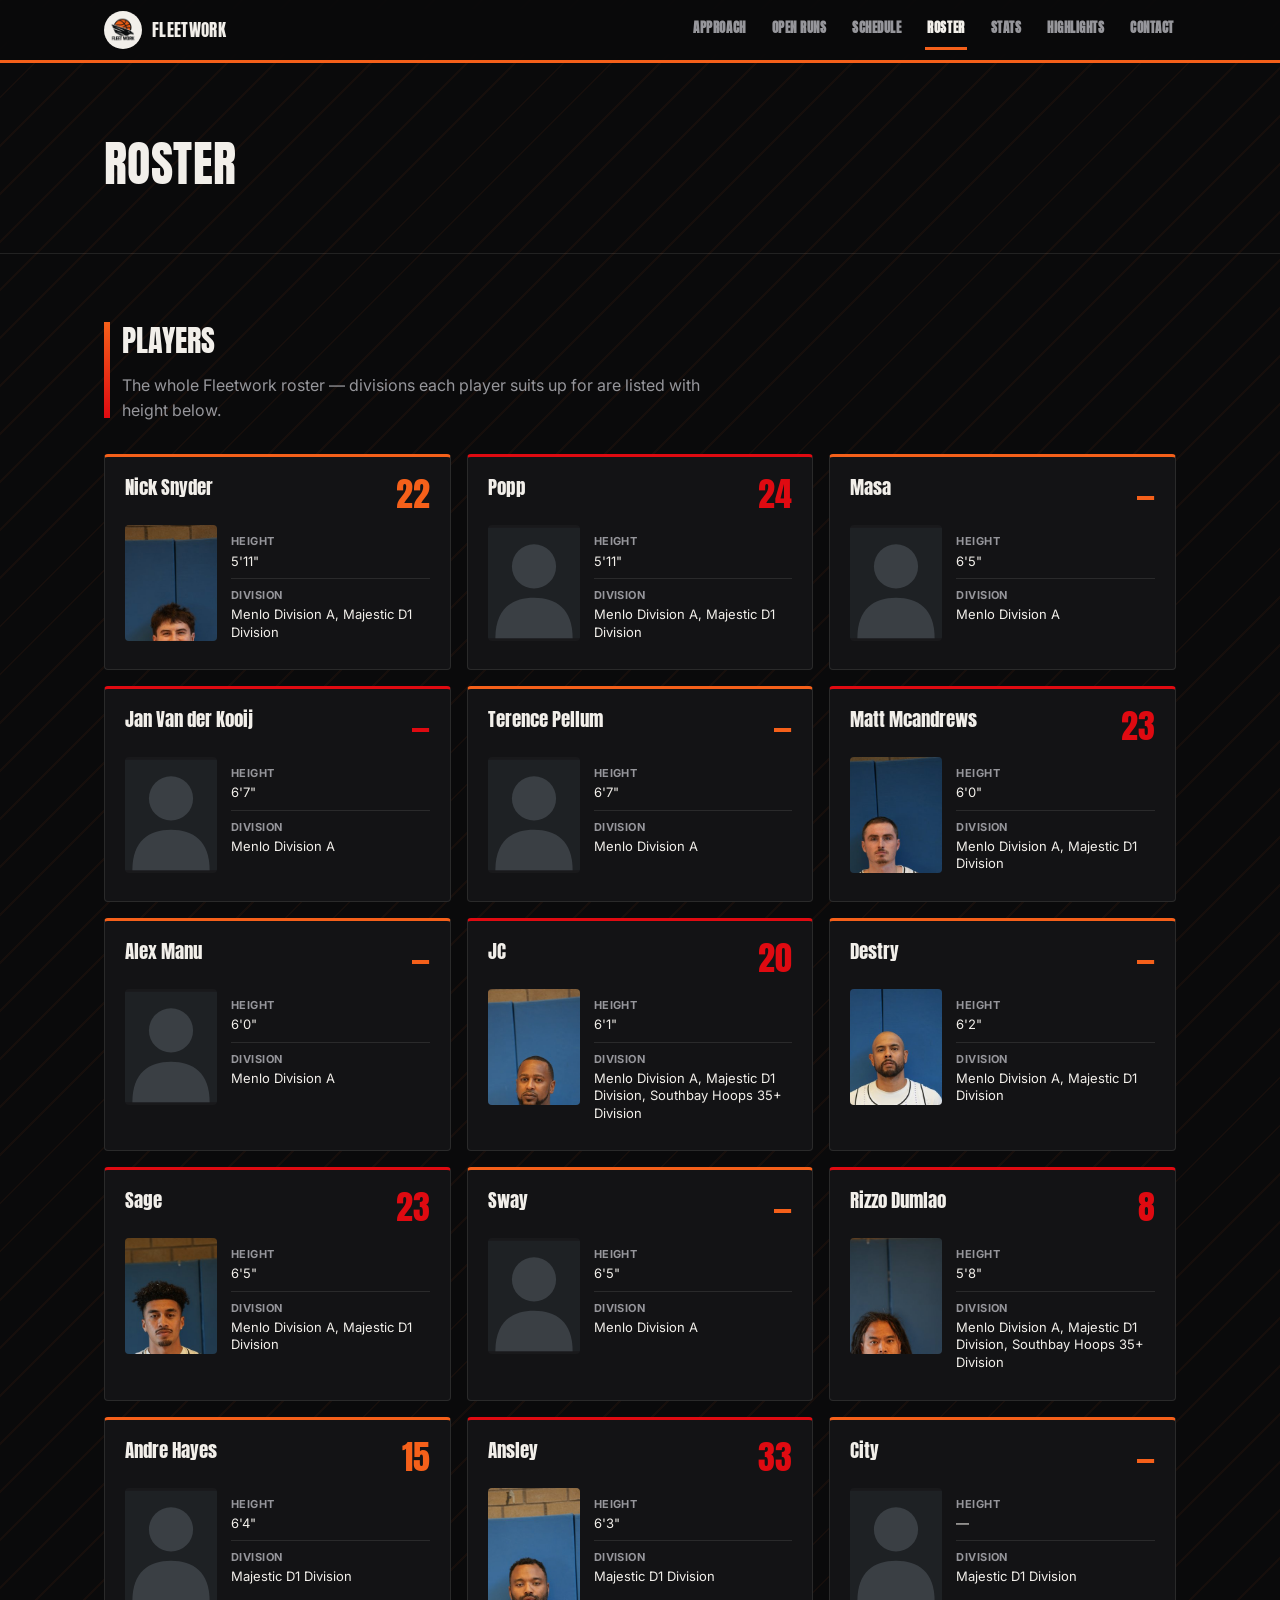
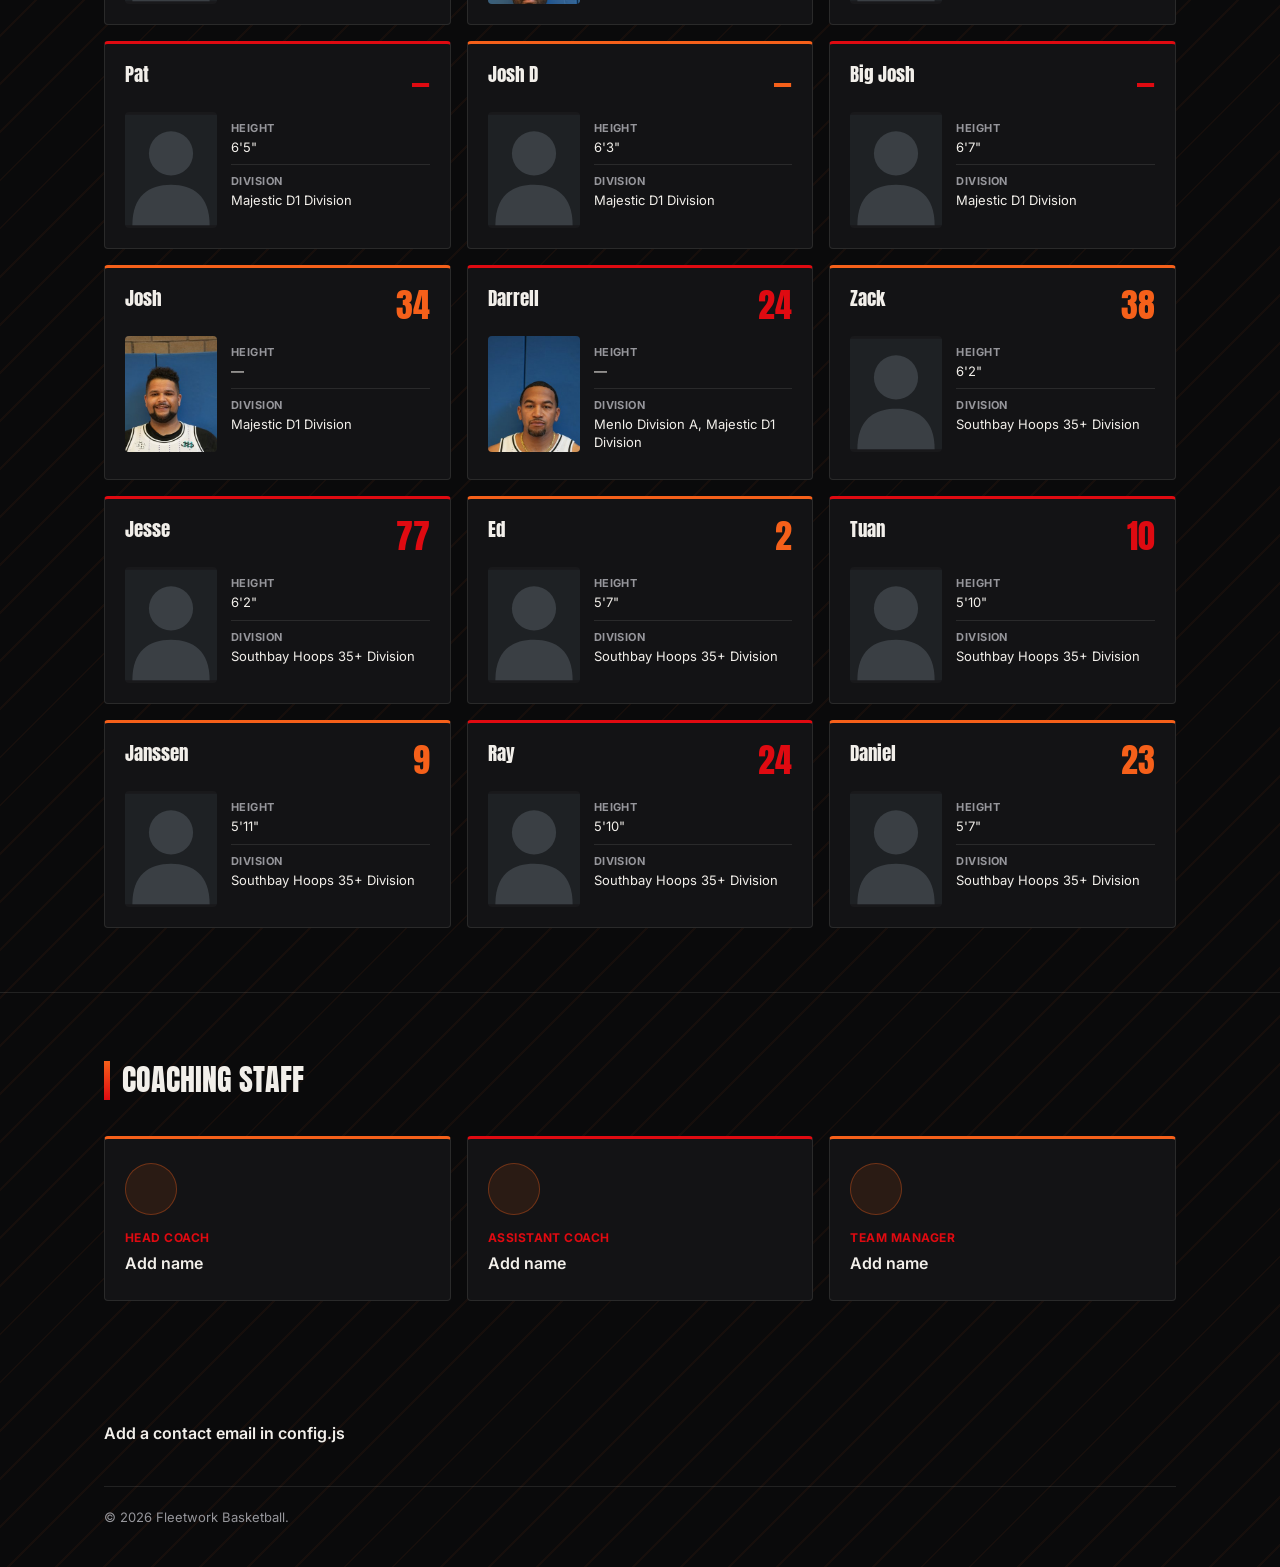
==== commit 63d2cc15: "Add files via upload" ====
--- a/roster.html
+++ b/roster.html
@@ -60,17 +60,33 @@
   table.roster-table th, table.roster-table td{ text-align:left; padding: 12px; border-bottom: 1px solid var(--line); font-size:14px; vertical-align: middle; }
   table.roster-table th{ color: var(--text-muted); font-weight:700; font-size:12px; text-transform:uppercase; letter-spacing:0.04em; }
   table.roster-table tr:hover td{ background: rgba(245,96,26,0.04); }
-  .avatar-box{
-    width:46px; height:58px; border-radius:6px; overflow:hidden; flex:none;
-    background: rgba(245,96,26,0.1); border:1px solid rgba(245,96,26,0.35);
-    display:flex; align-items:center; justify-content:center;
-  }
-  .avatar-box img{ width:100%; height:100%; object-fit:cover; display:block; }
-  .avatar-box .num-fallback{ font-family:'Anton', sans-serif; font-size:15px; color: var(--orange); }
-  .player-name-cell{ display:flex; align-items:center; gap:12px; }
-  .player-name-cell .name{ font-weight:600; }
-  .player-divisions{ font-size:12px; color: var(--text-muted); margin-top:2px; }
   .muted{ color: var(--text-muted); }
+
+  /* ---------- player cards ---------- */
+  .roster-grid{ display: grid; grid-template-columns: repeat(3, 1fr); gap: 16px; }
+  .player-card{
+    background: var(--bg-panel); border: 1px solid var(--line); border-top: 3px solid var(--orange);
+    border-radius: var(--radius); padding: 20px; display: flex; flex-direction: column;
+  }
+  .player-card:nth-child(even){ border-top-color: var(--red); }
+  .player-card-head{ display: flex; justify-content: space-between; align-items: flex-start; gap: 10px; margin-bottom: 14px; }
+  .player-card-name{ font-family: 'Anton', sans-serif; font-size: 19px; line-height: 1.15; }
+  .player-card-num{ font-family: 'Anton', sans-serif; font-size: 34px; color: var(--orange); line-height: 1; flex: none; }
+  .player-card:nth-child(even) .player-card-num{ color: var(--red); }
+  .player-card-body{ display: flex; gap: 14px; align-items: flex-start; }
+  .player-card-photo{
+    width: 92px; height: 116px; border-radius: 4px; overflow: hidden; flex: none;
+    background: var(--bg-panel-2);
+  }
+  .player-card-photo img{ width: 100%; height: 100%; object-fit: cover; object-position: top; display: block; }
+  .player-card-photo svg{ width: 100%; height: 100%; display: block; }
+  .player-card-bio{ flex: 1; font-size: 13px; min-width: 0; }
+  .player-card-bio-row{ padding: 8px 0; border-bottom: 1px solid var(--line); }
+  .player-card-bio-row:last-child{ border-bottom: none; }
+  .player-card-bio-label{ color: var(--text-muted); text-transform: uppercase; font-size: 11px; letter-spacing: 0.04em; font-weight: 700; margin-bottom: 2px; }
+  .player-card-bio-value{ line-height: 1.35; }
+  @media (max-width: 900px){ .roster-grid{ grid-template-columns: repeat(2, 1fr); } }
+  @media (max-width: 600px){ .roster-grid{ grid-template-columns: 1fr; } }
 
   .roster-division{ margin-bottom:56px; }
   .roster-division:last-child{ margin-bottom:0; }
@@ -121,11 +137,8 @@
 
 <section id="players">
   <div class="wrap">
-    <div class="section-head"><h2>Players</h2><p>The whole Fleetwork roster — divisions each player suits up for are listed under their name.</p></div>
-    <table class="roster-table">
-      <thead><tr><th></th><th>#</th><th>Player</th><th>Ht</th></tr></thead>
-      <tbody id="rosterBody"><!-- filled by JS --></tbody>
-    </table>
+    <div class="section-head"><h2>Players</h2><p>The whole Fleetwork roster — divisions each player suits up for are listed with height below.</p></div>
+    <div class="roster-grid" id="rosterGrid"><!-- filled by JS --></div>
   </div>
 </section>
 
@@ -147,27 +160,39 @@
 
 <script src="config.js"></script>
 <script>
-  document.getElementById('rosterBody').innerHTML = TEAM.roster.map(p => {
-    const avatar = p.photo
+  const SILHOUETTE = `<svg viewBox="0 0 100 120" xmlns="http://www.w3.org/2000/svg" aria-hidden="true">
+    <rect width="100" height="120" fill="#1E2124"/>
+    <circle cx="50" cy="42" r="24" fill="#3A3F44"/>
+    <path d="M8 120 C8 88 26 76 50 76 C74 76 92 88 92 120 Z" fill="#3A3F44"/>
+  </svg>`;
+
+  document.getElementById('rosterGrid').innerHTML = TEAM.roster.map(p => {
+    const photo = p.photo
       ? `<img src="assets/${p.photo}.jpg" alt="${p.name}">`
-      : `<span class="num-fallback">${p.num}</span>`;
+      : SILHOUETTE;
     const divisions = (p.divisions && p.divisions.length)
       ? p.divisions.join(', ')
-      : 'Division TBD';
+      : 'TBD';
     return `
-      <tr>
-        <td><div class="avatar-box">${avatar}</div></td>
-        <td class="muted">${p.num}</td>
-        <td>
-          <div class="player-name-cell">
-            <div>
-              <div class="name">${p.name}</div>
-              <div class="player-divisions">${divisions}</div>
+      <div class="player-card">
+        <div class="player-card-head">
+          <div class="player-card-name">${p.name}</div>
+          <div class="player-card-num">${p.num}</div>
+        </div>
+        <div class="player-card-body">
+          <div class="player-card-photo">${photo}</div>
+          <div class="player-card-bio">
+            <div class="player-card-bio-row">
+              <div class="player-card-bio-label">Height</div>
+              <div class="player-card-bio-value">${p.ht}</div>
+            </div>
+            <div class="player-card-bio-row">
+              <div class="player-card-bio-label">Division</div>
+              <div class="player-card-bio-value">${divisions}</div>
             </div>
           </div>
-        </td>
-        <td class="muted">${p.ht}</td>
-      </tr>`;
+        </div>
+      </div>`;
   }).join('');
 
   document.getElementById('staffGrid').innerHTML = TEAM.staff.map(s => `
@@ -183,11 +208,11 @@
   else { emailEl.href = '#'; emailEl.textContent = 'Add a contact email in config.js'; }
   document.getElementById('year').textContent = new Date().getFullYear();
 
-  const navToggle = document.getElementById('navToggle');
-  const primaryNav = document.getElementById('primaryNav');
-  navToggle.addEventListener('click', () => {
-    const isOpen = primaryNav.classList.toggle('open');
-    navToggle.setAttribute('aria-expanded', String(isOpen));
+  const navToggleEl = document.getElementById('navToggle');
+  const primaryNavEl = document.getElementById('primaryNav');
+  navToggleEl.addEventListener('click', () => {
+    const isOpen = primaryNavEl.classList.toggle('open');
+    navToggleEl.setAttribute('aria-expanded', String(isOpen));
   });
 </script>
 
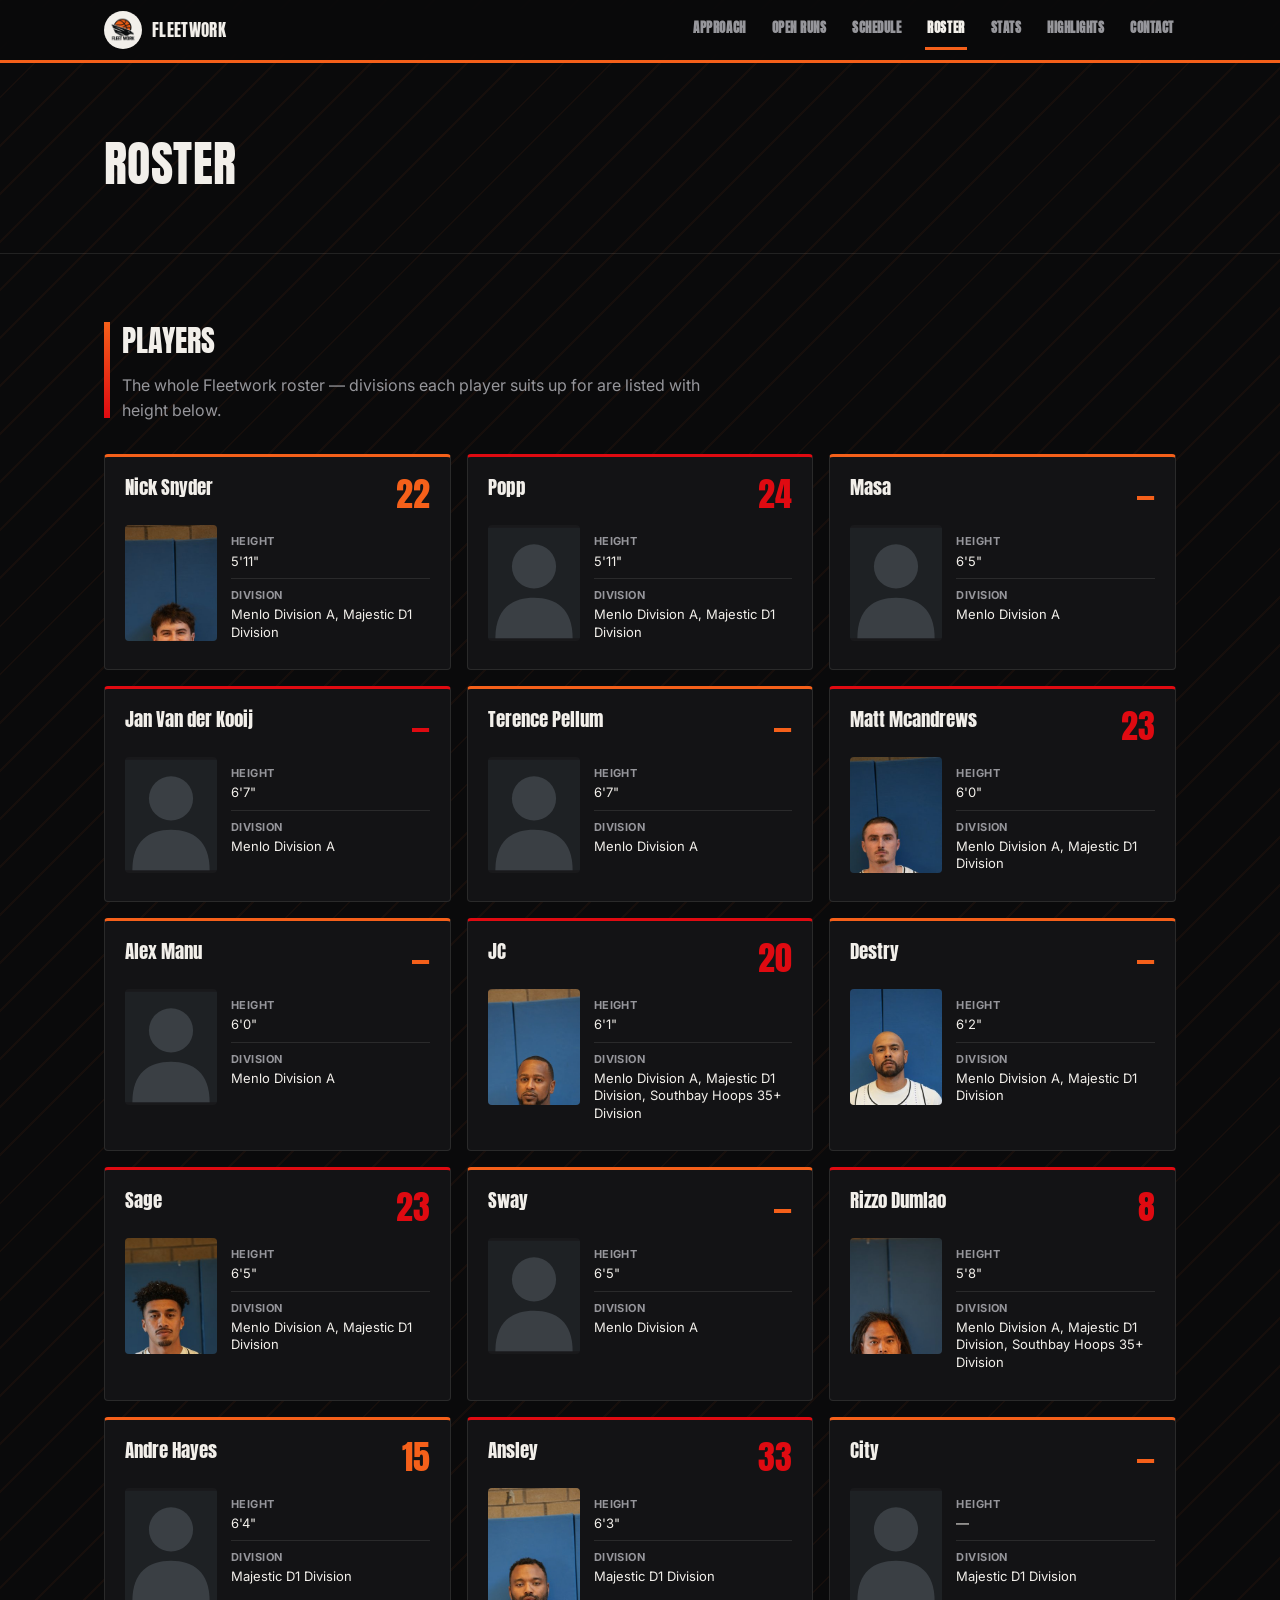
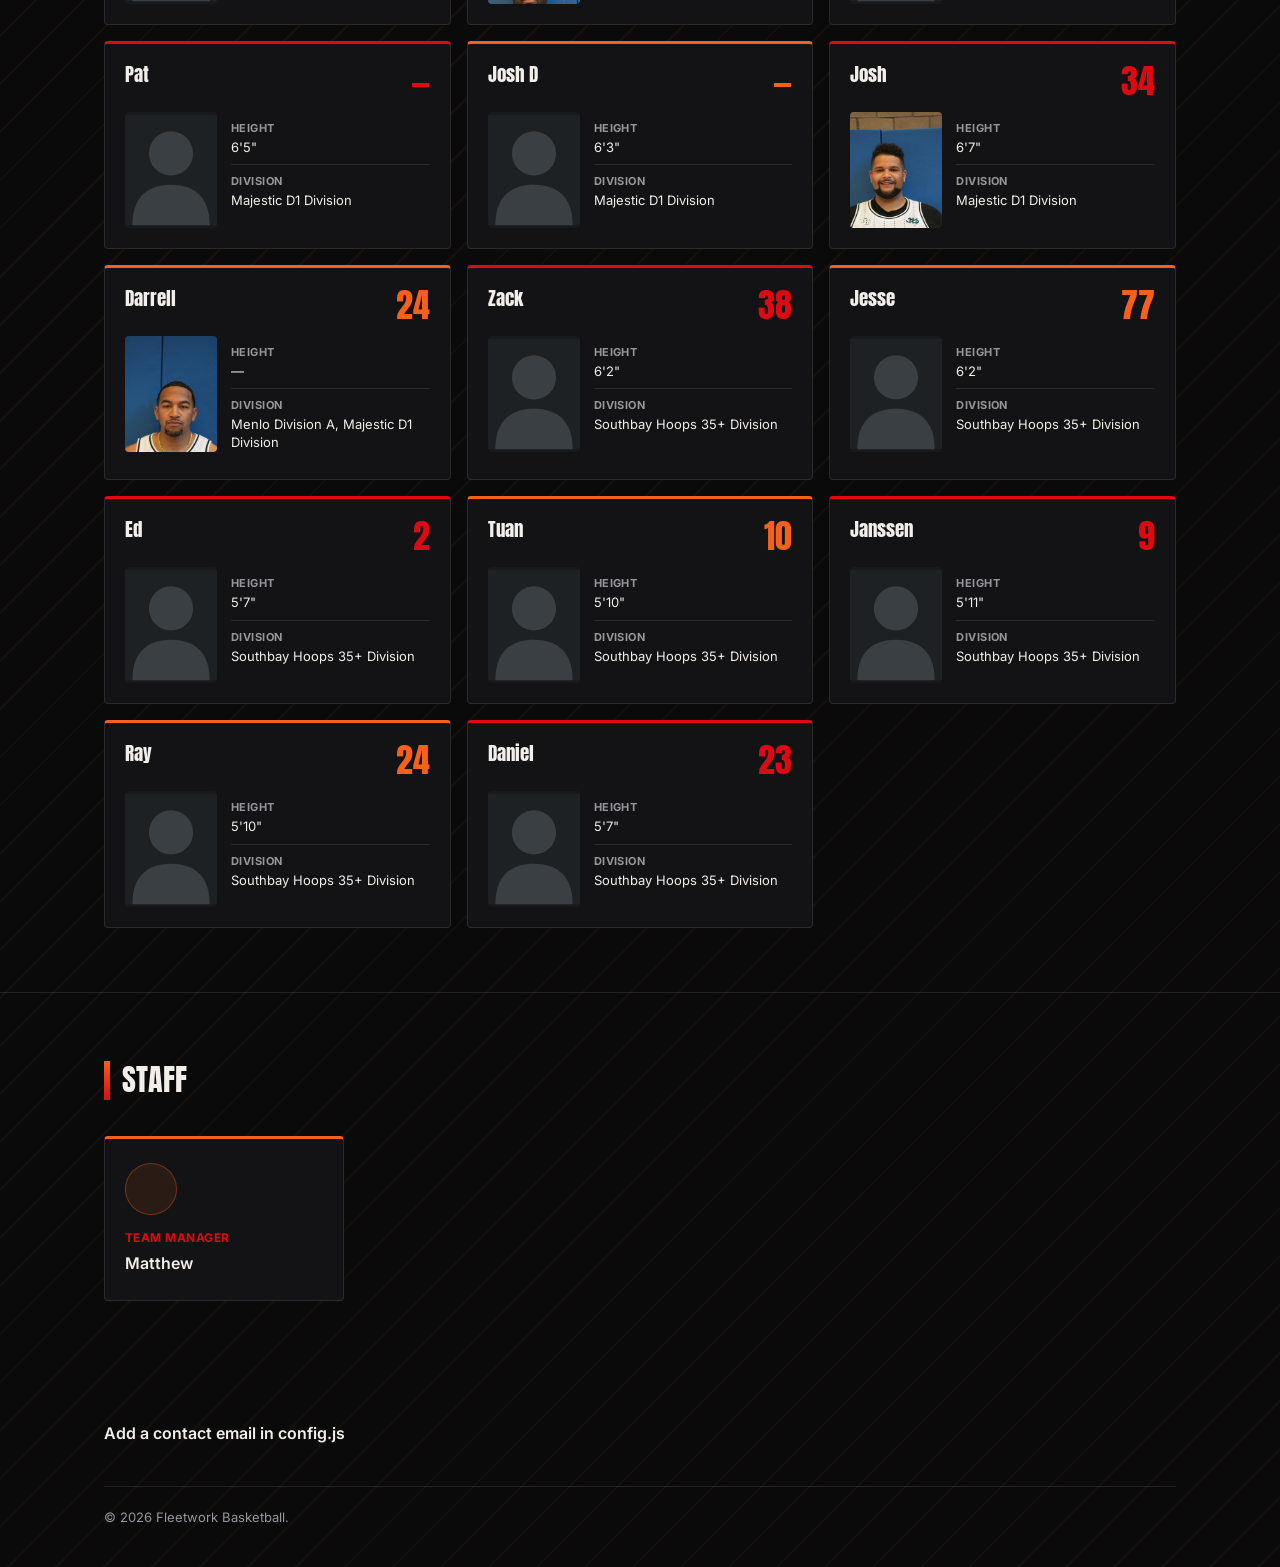
==== commit fac72f32: "Add files via upload" ====
--- a/roster.html
+++ b/roster.html
@@ -92,7 +92,7 @@
   .roster-division:last-child{ margin-bottom:0; }
   .roster-division h3{ font-family:'Anton', sans-serif; font-size:20px; text-transform:uppercase; letter-spacing:0.02em; margin:0 0 16px; }
 
-  .staff-grid{ display:grid; grid-template-columns: repeat(3, 1fr); gap:16px; }
+  .staff-grid{ display:grid; grid-template-columns: repeat(auto-fill, minmax(200px, 240px)); gap:16px; }
   .staff-card{ background: var(--bg-panel); border:1px solid var(--line); border-top: 3px solid var(--orange); border-radius: var(--radius); padding:24px 20px; }
   .staff-card:nth-child(even){ border-top-color: var(--red); }
   .staff-avatar{ width:52px; height:52px; border-radius:50%; background: rgba(245,96,26,0.1); border:1px solid rgba(245,96,26,0.35); margin-bottom:14px; }
@@ -144,7 +144,7 @@
 
 <section id="staff">
   <div class="wrap">
-    <div class="section-head"><h2>Coaching staff</h2></div>
+    <div class="section-head"><h2>Staff</h2></div>
     <div class="staff-grid" id="staffGrid"><!-- filled by JS --></div>
   </div>
 </section>
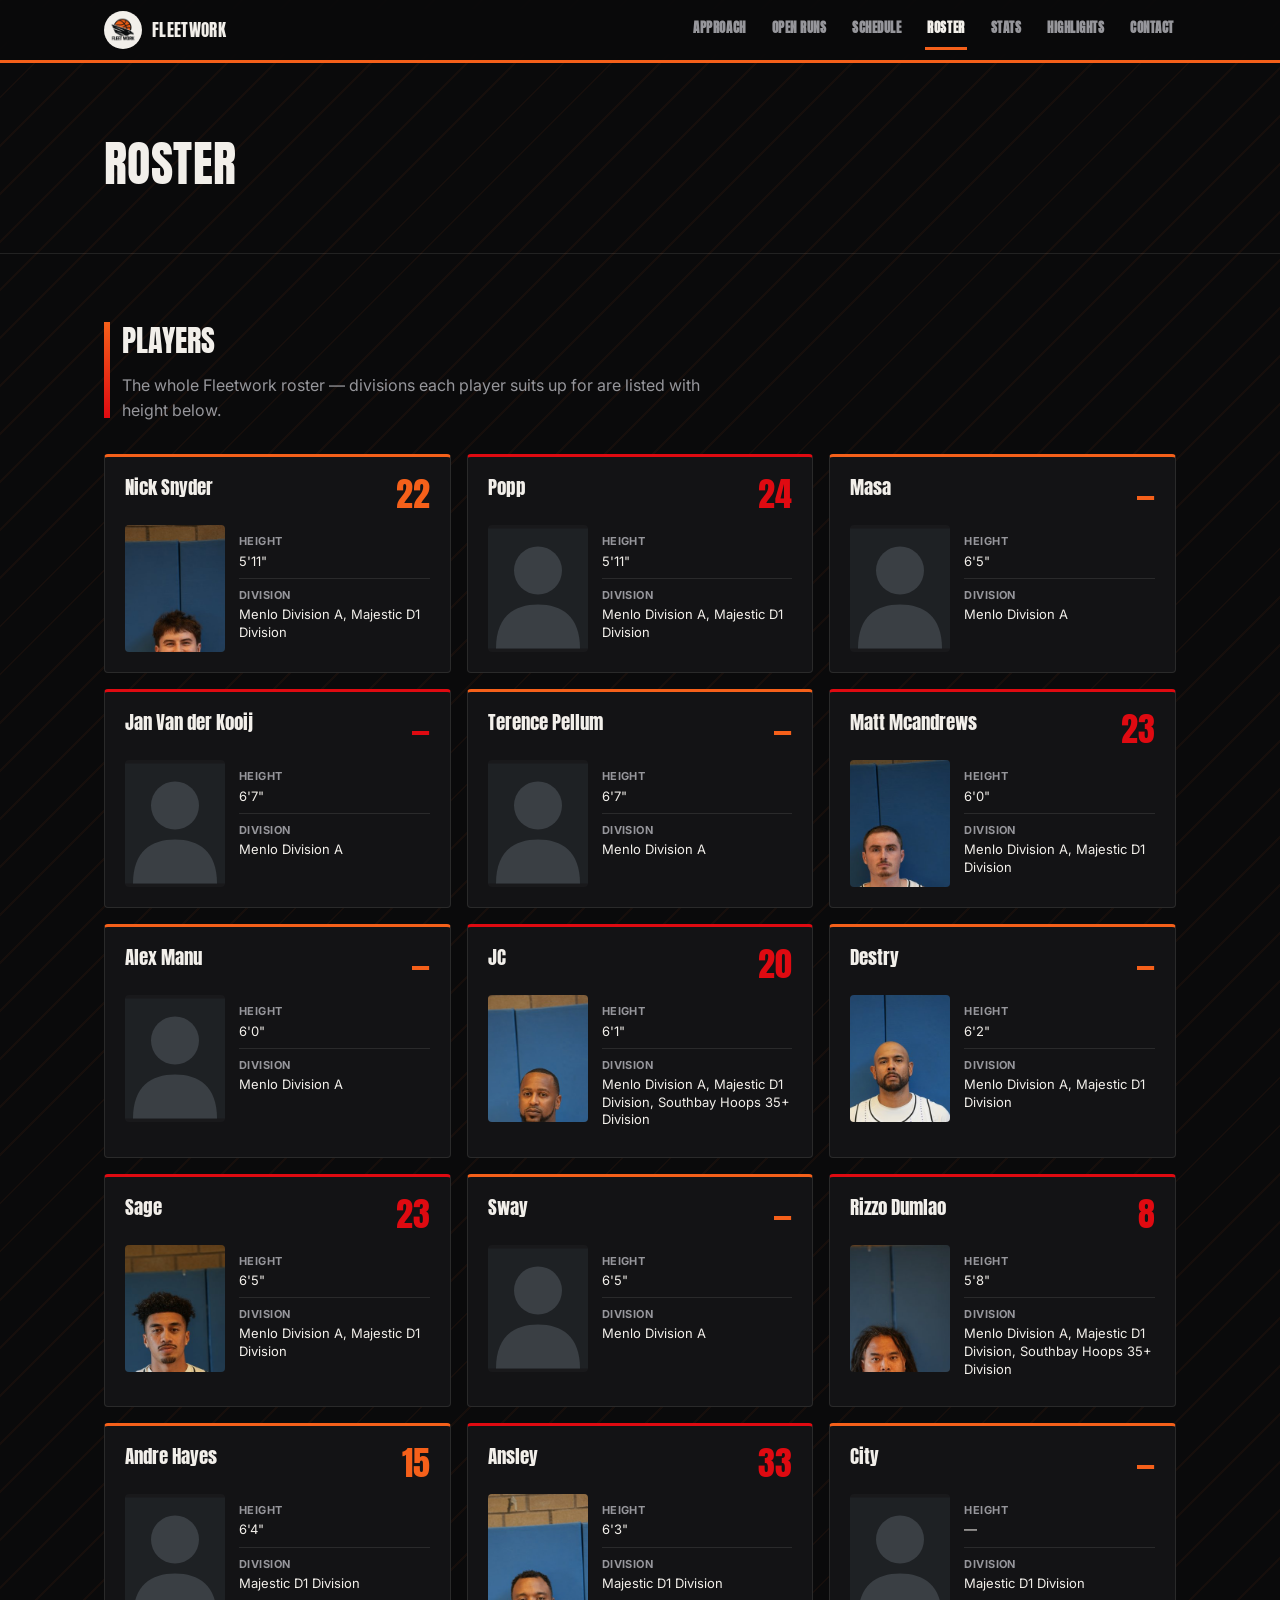
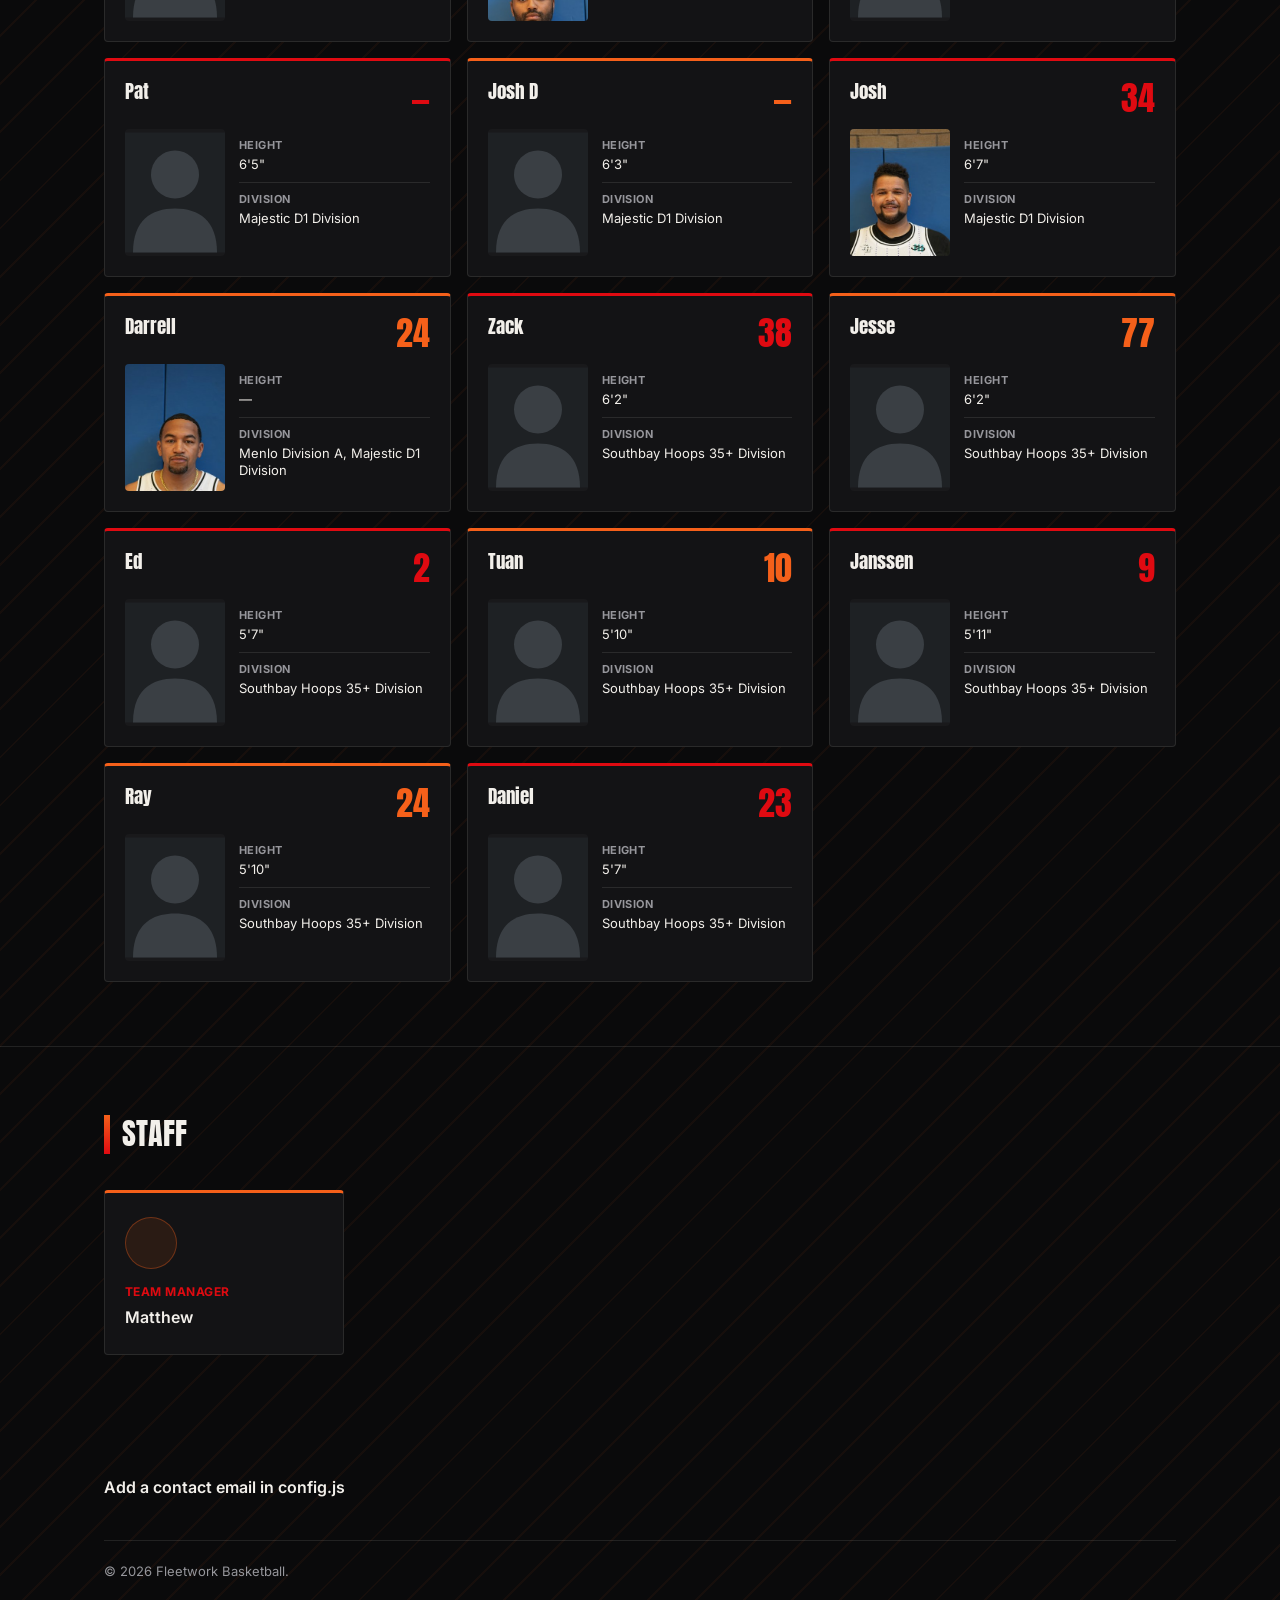
==== commit 6b1f6f29: "Add files via upload" ====
--- a/roster.html
+++ b/roster.html
@@ -75,7 +75,7 @@
   .player-card:nth-child(even) .player-card-num{ color: var(--red); }
   .player-card-body{ display: flex; gap: 14px; align-items: flex-start; }
   .player-card-photo{
-    width: 92px; height: 116px; border-radius: 4px; overflow: hidden; flex: none;
+    width: 100px; height: 127px; border-radius: 4px; overflow: hidden; flex: none;
     background: var(--bg-panel-2);
   }
   .player-card-photo img{ width: 100%; height: 100%; object-fit: cover; object-position: top; display: block; }
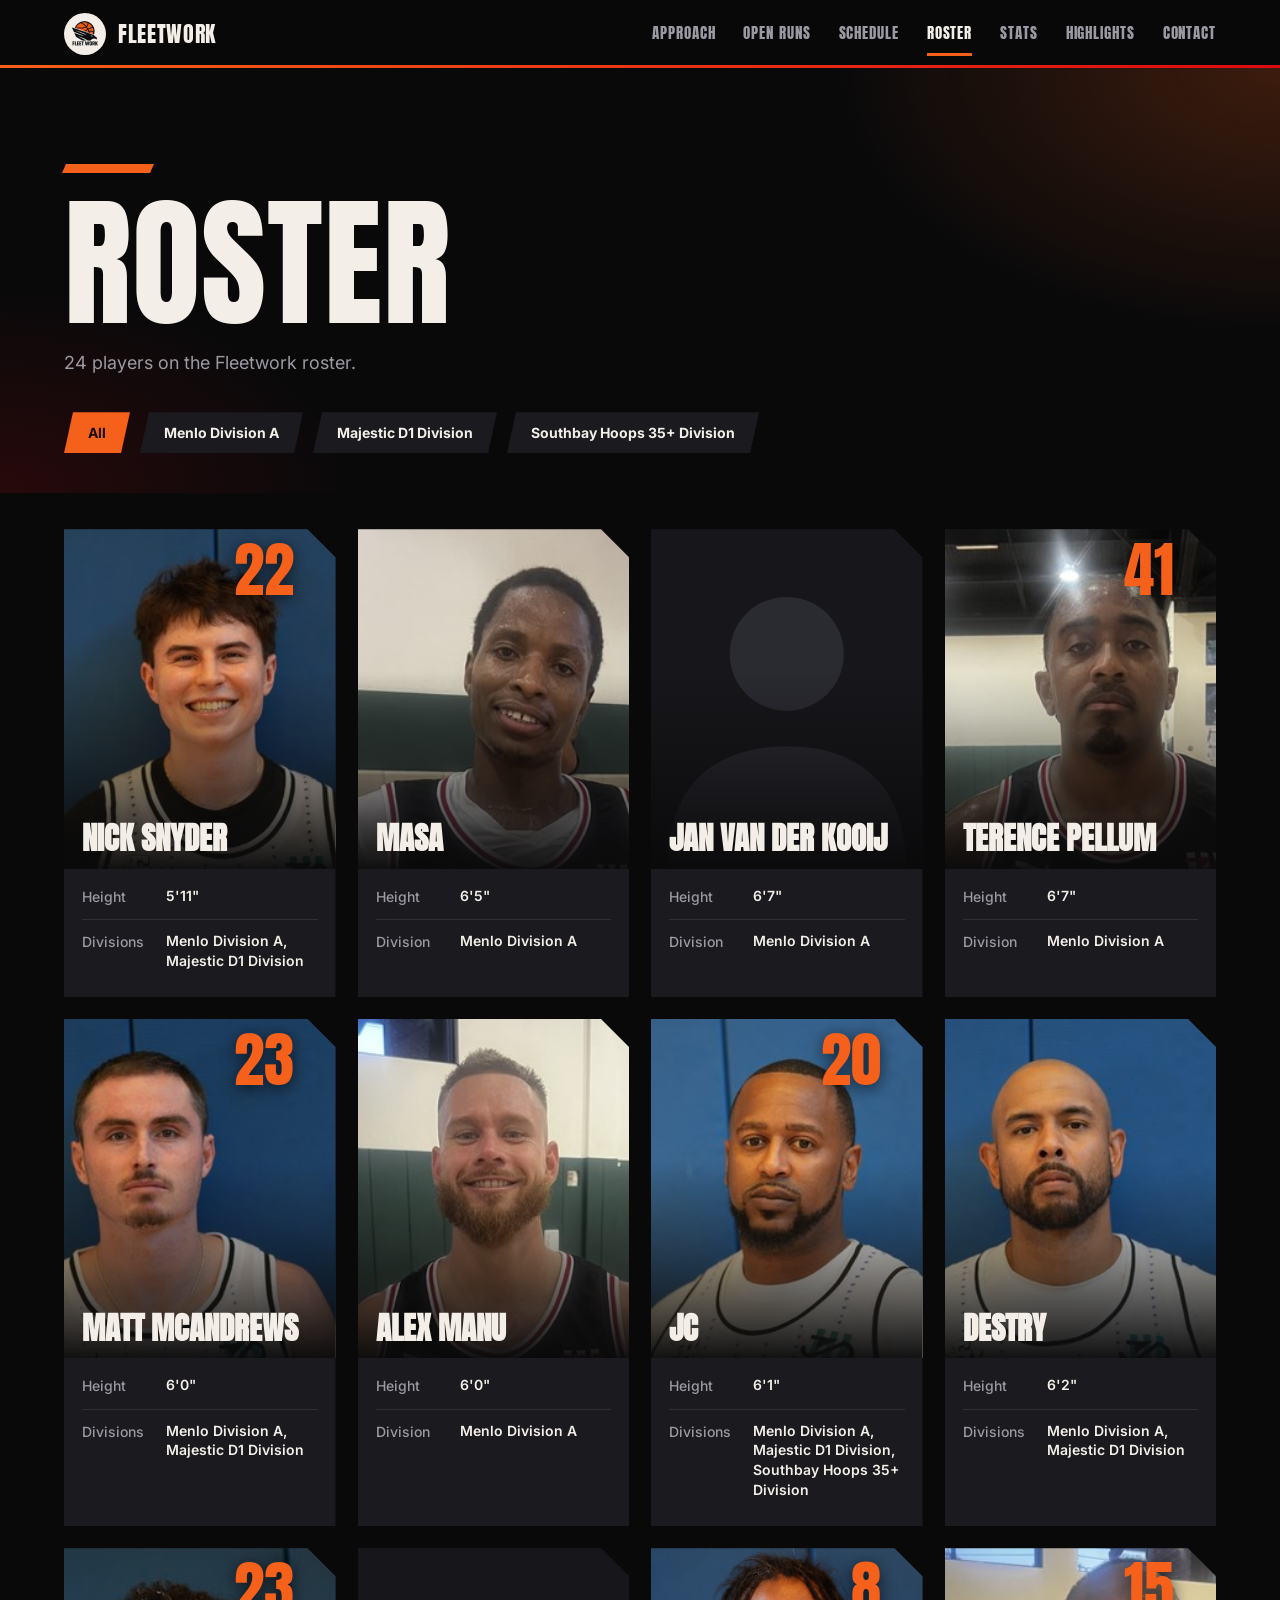
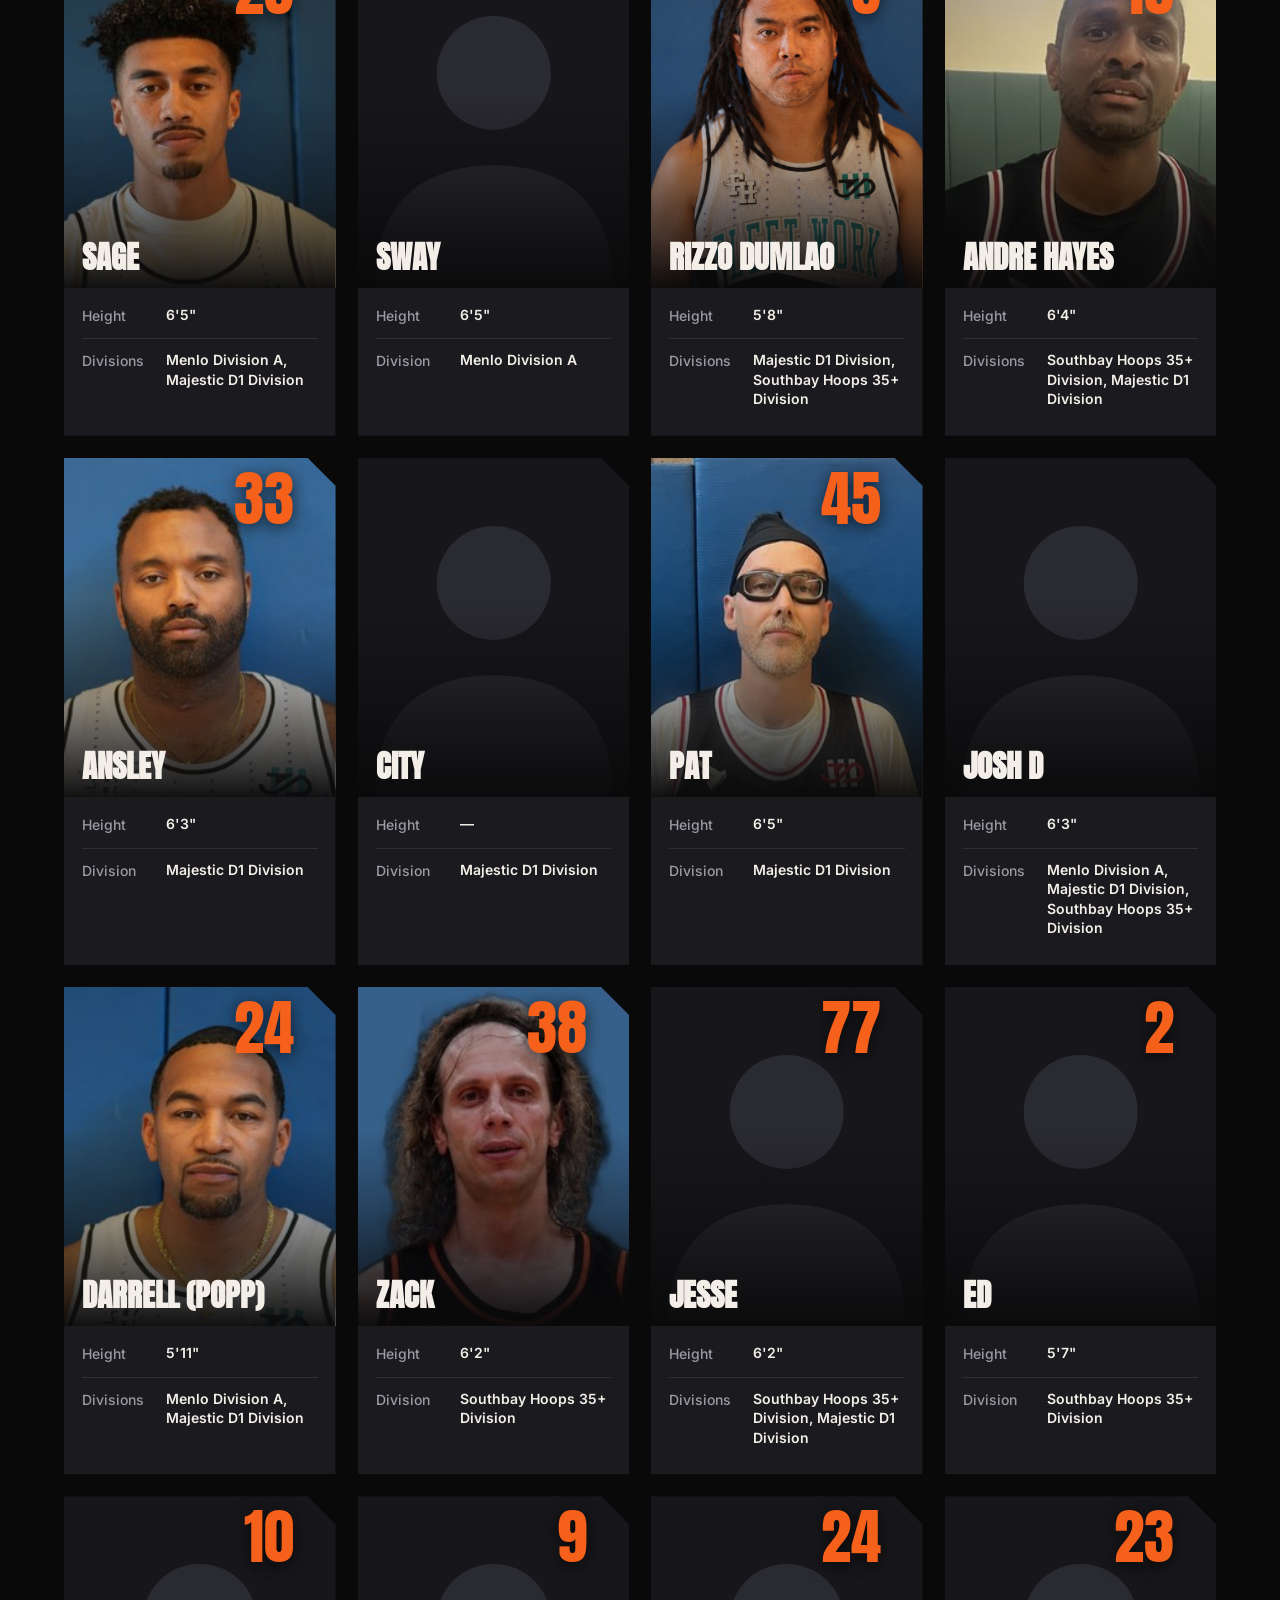
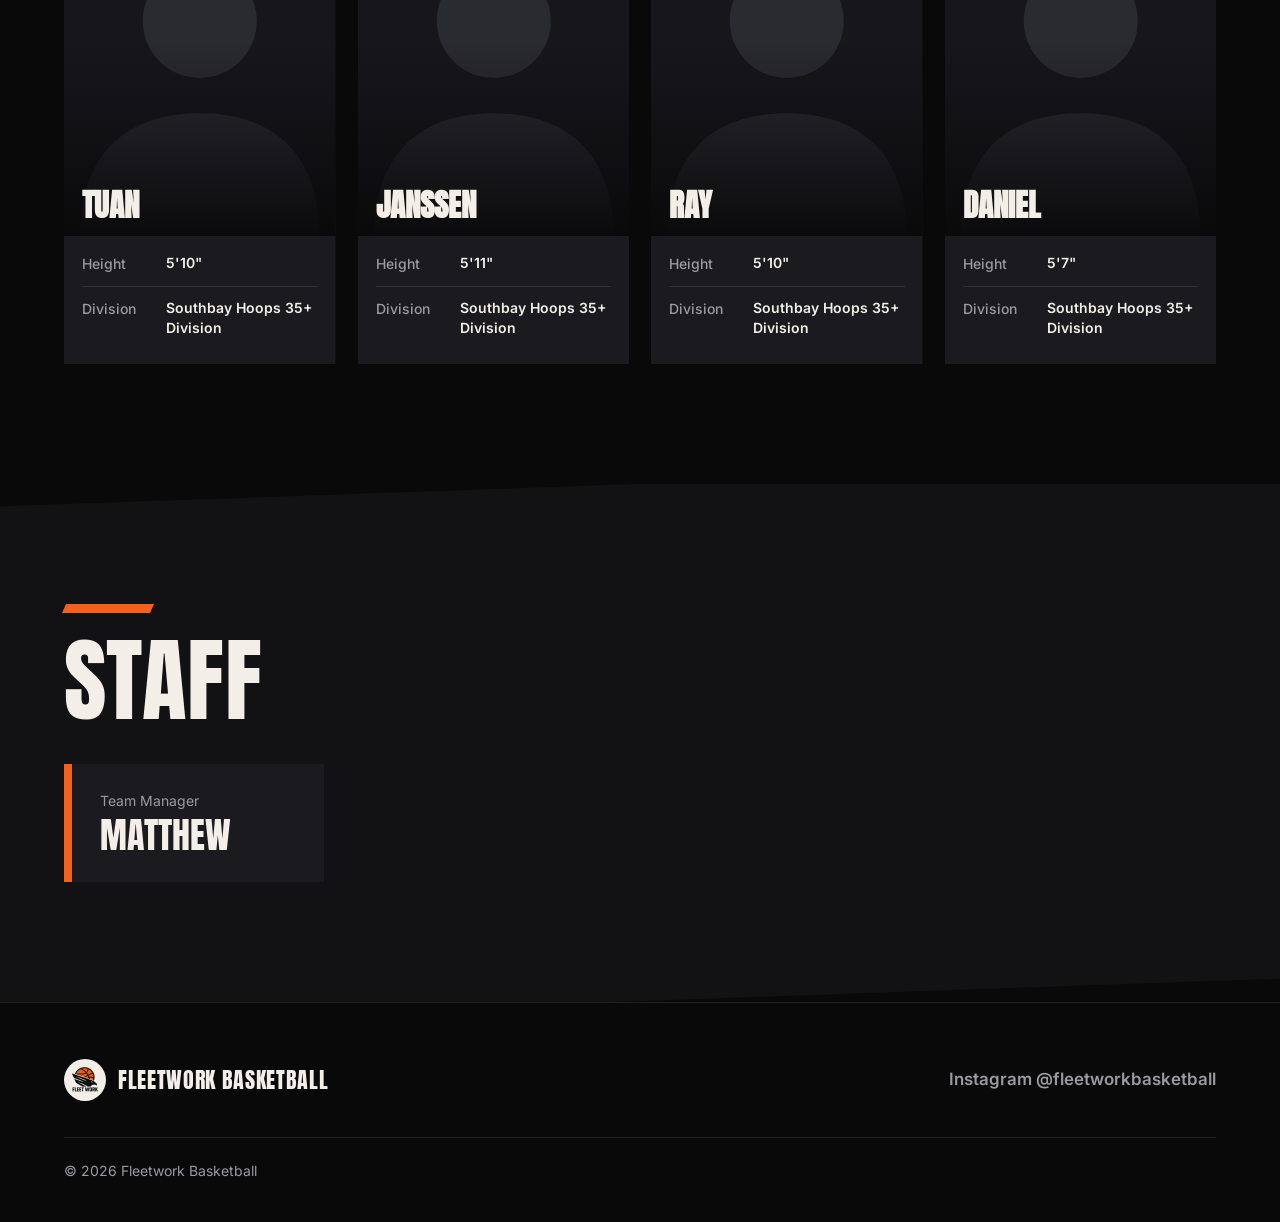
==== commit 1e61fc0d: "Add files via upload" ====
--- a/roster.html
+++ b/roster.html
@@ -4,217 +4,104 @@
 <meta charset="UTF-8">
 <meta name="viewport" content="width=device-width, initial-scale=1.0">
 <title>Roster — Fleetwork Basketball</title>
-<meta name="description" content="Fleetwork Basketball roster and coaching staff.">
+<meta name="description" content="The Fleetwork Basketball roster: every player, their number, height and divisions.">
+<meta name="theme-color" content="#09090A">
+<meta property="og:title" content="Fleetwork Basketball roster">
+<meta property="og:image" content="https://www.fleetworkbasketball.com/assets/team-photo.jpg">
 <link rel="icon" href="assets/logo-mark.png">
 <link rel="preconnect" href="https://fonts.googleapis.com">
 <link rel="preconnect" href="https://fonts.gstatic.com" crossorigin>
-<link href="https://fonts.googleapis.com/css2?family=Anton&family=Inter:wght@400;500;600;700&display=swap" rel="stylesheet">
-<style>
-  :root{
-    --bg: #0A0A0B; --bg-panel: #131315; --bg-panel-2: #19191B;
-    --orange: #F5601A; --red: #DF0A11;
-    --text: #F2EFEA; --text-muted: #96969B;
-    --line: rgba(242,239,234,0.10); --line-strong: rgba(242,239,234,0.18);
-    --radius: 4px; --maxw: 1120px;
-  }
-  *{ box-sizing: border-box; }
-  body{ margin:0; background: repeating-linear-gradient(135deg, rgba(245,96,26,0.05) 0px, rgba(245,96,26,0.05) 2px, transparent 2px, transparent 34px), var(--bg); color: var(--text); font-family: 'Inter', system-ui, sans-serif; font-size:16px; line-height:1.55; -webkit-font-smoothing:antialiased; }
-  a{ color: inherit; }
-  img{ max-width:100%; display:block; }
-  .wrap{ max-width: var(--maxw); margin: 0 auto; padding: 0 24px; }
-  :focus-visible{ outline: 2px solid var(--orange); outline-offset: 3px; }
-
-  header.scorebug{ position: sticky; top:0; z-index:50; background: rgba(10,10,11,0.92); backdrop-filter: blur(8px); border-bottom: 3px solid var(--orange); }
-  .scorebug-inner{ max-width: var(--maxw); margin:0 auto; padding:0 24px; height:60px; display:flex; align-items:center; justify-content:space-between; gap:20px; }
-  .brand{ display:flex; align-items:center; gap:10px; text-decoration:none; }
-  .brand-mark{
-    width: 38px; height: 38px; border-radius: 50%; background: var(--text);
-    display: flex; align-items: center; justify-content: center; flex: none; padding: 5px;
-  }
-  .brand-mark img{ width: 100%; height: 100%; object-fit: contain; }
-  .brand-name{ font-family:'Anton', sans-serif; font-size:17px; letter-spacing:0.02em; text-transform: uppercase; }
-  nav.primary-nav{ display:flex; gap:22px; }
-  nav.primary-nav a{ text-decoration:none; color: var(--text-muted); font-size:13px; font-weight:700; font-family:'Anton', sans-serif; text-transform:uppercase; letter-spacing:0.04em; padding:8px 2px; border-bottom:3px solid transparent; transition: color .15s, border-color .15s; white-space:nowrap; }
-  nav.primary-nav a:hover{ color: var(--text); border-color: var(--orange); }
-  nav.primary-nav a.current{ color: var(--text); border-color: var(--orange); }
-  .nav-toggle{ display:none; background:none; border:1px solid var(--line-strong); color: var(--text); padding:8px 10px; border-radius: var(--radius); font-size:20px; line-height:1; }
-  @media (max-width: 820px){
-    nav.primary-nav{ position:absolute; top:60px; left:0; right:0; background: var(--bg-panel); border-bottom:3px solid var(--orange); flex-direction:column; gap:0; padding:6px 0; display:none; }
-    nav.primary-nav.open{ display:flex; }
-    nav.primary-nav a{ padding:14px 24px; border-bottom:1px solid var(--line); }
-    .nav-toggle{ display:block; }
-  }
-
-  .page-head{ padding: 64px 0 40px; border-bottom: 1px solid var(--line); }
-  .page-head h1{ font-family:'Anton', sans-serif; font-weight:400; font-size:48px; text-transform:uppercase; letter-spacing:0.01em; margin:0 0 12px; }
-  .page-head p{ color: var(--text-muted); margin:0; max-width: 60ch; }
-
-  section{ padding: 64px 0; border-bottom: 1px solid var(--line); }
-  section:last-of-type{ border-bottom: none; }
-  .section-head{ max-width:640px; margin-bottom:32px; position:relative; padding-left:18px; }
-  .section-head::before{ content:""; position:absolute; left:0; top:4px; bottom:4px; width:6px; background: linear-gradient(180deg, var(--orange), var(--red)); }
-  .section-head h2{ font-family:'Anton', sans-serif; font-weight:400; font-size:30px; text-transform:uppercase; margin:0 0 8px; }
-  .section-head p{ color: var(--text-muted); margin:0; }
-
-  table.roster-table{ width:100%; border-collapse: collapse; }
-  table.roster-table th, table.roster-table td{ text-align:left; padding: 12px; border-bottom: 1px solid var(--line); font-size:14px; vertical-align: middle; }
-  table.roster-table th{ color: var(--text-muted); font-weight:700; font-size:12px; text-transform:uppercase; letter-spacing:0.04em; }
-  table.roster-table tr:hover td{ background: rgba(245,96,26,0.04); }
-  .muted{ color: var(--text-muted); }
-
-  /* ---------- player cards ---------- */
-  .roster-grid{ display: grid; grid-template-columns: repeat(3, 1fr); gap: 16px; }
-  .player-card{
-    background: var(--bg-panel); border: 1px solid var(--line); border-top: 3px solid var(--orange);
-    border-radius: var(--radius); padding: 20px; display: flex; flex-direction: column;
-  }
-  .player-card:nth-child(even){ border-top-color: var(--red); }
-  .player-card-head{ display: flex; justify-content: space-between; align-items: flex-start; gap: 10px; margin-bottom: 14px; }
-  .player-card-name{ font-family: 'Anton', sans-serif; font-size: 19px; line-height: 1.15; }
-  .player-card-num{ font-family: 'Anton', sans-serif; font-size: 34px; color: var(--orange); line-height: 1; flex: none; }
-  .player-card:nth-child(even) .player-card-num{ color: var(--red); }
-  .player-card-body{ display: flex; gap: 14px; align-items: flex-start; }
-  .player-card-photo{
-    width: 100px; height: 127px; border-radius: 4px; overflow: hidden; flex: none;
-    background: var(--bg-panel-2);
-  }
-  .player-card-photo img{ width: 100%; height: 100%; object-fit: cover; object-position: top; display: block; }
-  .player-card-photo svg{ width: 100%; height: 100%; display: block; }
-  .player-card-bio{ flex: 1; font-size: 13px; min-width: 0; }
-  .player-card-bio-row{ padding: 8px 0; border-bottom: 1px solid var(--line); }
-  .player-card-bio-row:last-child{ border-bottom: none; }
-  .player-card-bio-label{ color: var(--text-muted); text-transform: uppercase; font-size: 11px; letter-spacing: 0.04em; font-weight: 700; margin-bottom: 2px; }
-  .player-card-bio-value{ line-height: 1.35; }
-  @media (max-width: 900px){ .roster-grid{ grid-template-columns: repeat(2, 1fr); } }
-  @media (max-width: 600px){ .roster-grid{ grid-template-columns: 1fr; } }
-
-  .roster-division{ margin-bottom:56px; }
-  .roster-division:last-child{ margin-bottom:0; }
-  .roster-division h3{ font-family:'Anton', sans-serif; font-size:20px; text-transform:uppercase; letter-spacing:0.02em; margin:0 0 16px; }
-
-  .staff-grid{ display:grid; grid-template-columns: repeat(auto-fill, minmax(200px, 240px)); gap:16px; }
-  .staff-card{ background: var(--bg-panel); border:1px solid var(--line); border-top: 3px solid var(--orange); border-radius: var(--radius); padding:24px 20px; }
-  .staff-card:nth-child(even){ border-top-color: var(--red); }
-  .staff-avatar{ width:52px; height:52px; border-radius:50%; background: rgba(245,96,26,0.1); border:1px solid rgba(245,96,26,0.35); margin-bottom:14px; }
-  .staff-role{ font-size:12px; color: var(--red); font-weight:700; margin-bottom:4px; text-transform:uppercase; letter-spacing:0.04em; }
-  .staff-name{ font-weight:600; }
-  @media (max-width: 700px){ .staff-grid{ grid-template-columns: 1fr; } }
-
-  footer{ padding: 56px 0 40px; }
-  .footer-grid{ display:flex; justify-content:space-between; flex-wrap:wrap; gap:30px; }
-  .footer-affil{ max-width:44ch; color: var(--text-muted); font-size:14px; }
-  .footer-affil a{ color: var(--orange); text-decoration:none; }
-  .footer-contact a{ color: var(--text); text-decoration:none; font-weight:600; }
-  .footer-bottom{ margin-top:40px; padding-top:20px; border-top:1px solid var(--line); color: var(--text-muted); font-size:13px; }
-</style>
+<link href="https://fonts.googleapis.com/css2?family=Anton&family=Inter:wght@400;500;600;700;800&display=swap" rel="stylesheet">
+<link rel="stylesheet" href="styles.css">
 </head>
 <body>
 
-<header class="scorebug">
-  <div class="scorebug-inner">
-    <a class="brand" href="index.html">
-      <span class="brand-mark"><img src="assets/logo-mark.png" alt="Fleetwork Basketball"></span>
-      <span class="brand-name">Fleetwork</span>
-    </a>
-    <nav class="primary-nav" id="primaryNav">
-      <a href="index.html#approach">Approach</a>
-      <a href="index.html#runs">Open runs</a>
-      <a href="index.html#schedule">Schedule</a>
-      <a href="roster.html" class="current">Roster</a>
-      <a href="index.html#stats">Stats</a>
-      <a href="index.html#highlights">Highlights</a>
-      <a href="index.html#contact">Contact</a>
-    </nav>
-    <button class="nav-toggle" id="navToggle" aria-label="Toggle menu" aria-expanded="false">☰</button>
+<header class="site-header" id="siteHeader"></header>
+
+<main>
+  <div class="page-hero">
+    <div class="wrap">
+      <h1 class="title">Roster</h1>
+      <p class="lede" id="rosterLede"></p>
+      <div class="chips" id="chips" role="group" aria-label="Filter by division"></div>
+    </div>
   </div>
-</header>
 
-<div class="page-head">
-  <div class="wrap">
-    <h1>Roster</h1>
-  </div>
-</div>
+  <section class="players" style="padding-top:36px">
+    <div class="wrap">
+      <div class="player-grid" id="playerGrid"></div>
+    </div>
+  </section>
 
-<section id="players">
-  <div class="wrap">
-    <div class="section-head"><h2>Players</h2><p>The whole Fleetwork roster — divisions each player suits up for are listed with height below.</p></div>
-    <div class="roster-grid" id="rosterGrid"><!-- filled by JS --></div>
-  </div>
-</section>
+  <section class="band" id="staff">
+    <div class="wrap">
+      <h2 class="title">Staff</h2>
+      <div class="staff-row" id="staffRow"></div>
+    </div>
+  </section>
+</main>
 
-<section id="staff">
-  <div class="wrap">
-    <div class="section-head"><h2>Staff</h2></div>
-    <div class="staff-grid" id="staffGrid"><!-- filled by JS --></div>
-  </div>
-</section>
-
-<footer id="contact">
-  <div class="wrap">
-    <div class="footer-grid">
-      <div class="footer-contact"><a id="contactEmail" href="#"></a></div>
-    </div>
-    <div class="footer-bottom">© <span id="year"></span> Fleetwork Basketball.</div>
-  </div>
-</footer>
+<footer class="site-footer" id="contact"></footer>
 
 <script src="config.js"></script>
+<script src="site.js"></script>
 <script>
-  const SILHOUETTE = `<svg viewBox="0 0 100 120" xmlns="http://www.w3.org/2000/svg" aria-hidden="true">
-    <rect width="100" height="120" fill="#1E2124"/>
-    <circle cx="50" cy="42" r="24" fill="#3A3F44"/>
-    <path d="M8 120 C8 88 26 76 50 76 C74 76 92 88 92 120 Z" fill="#3A3F44"/>
-  </svg>`;
+(function () {
+  var $ = function (id) { return document.getElementById(id); };
+  var esc = FW.esc;
 
-  document.getElementById('rosterGrid').innerHTML = TEAM.roster.map(p => {
-    const photo = p.photo
-      ? `<img src="assets/${p.photo}.jpg" alt="${p.name}">`
+  FW.renderHeader('roster');
+  FW.renderFooter();
+
+  var SILHOUETTE =
+    '<svg viewBox="0 0 100 125" xmlns="http://www.w3.org/2000/svg" aria-hidden="true" preserveAspectRatio="xMidYMid slice">' +
+    '<rect width="100" height="125" fill="#17171B"/>' +
+    '<circle cx="50" cy="46" r="21" fill="#2A2A31"/>' +
+    '<path d="M6 125 C6 92 26 80 50 80 C74 80 94 92 94 125 Z" fill="#2A2A31"/></svg>';
+
+  function card(p) {
+    var photo = p.photo
+      ? '<img loading="lazy" src="assets/' + esc(p.photo) + '.jpg" alt="' + esc(p.name) + '">'
       : SILHOUETTE;
-    const divisions = (p.divisions && p.divisions.length)
-      ? p.divisions.join(', ')
-      : 'TBD';
-    return `
-      <div class="player-card">
-        <div class="player-card-head">
-          <div class="player-card-name">${p.name}</div>
-          <div class="player-card-num">${p.num}</div>
-        </div>
-        <div class="player-card-body">
-          <div class="player-card-photo">${photo}</div>
-          <div class="player-card-bio">
-            <div class="player-card-bio-row">
-              <div class="player-card-bio-label">Height</div>
-              <div class="player-card-bio-value">${p.ht}</div>
-            </div>
-            <div class="player-card-bio-row">
-              <div class="player-card-bio-label">Division</div>
-              <div class="player-card-bio-value">${divisions}</div>
-            </div>
-          </div>
-        </div>
-      </div>`;
+    var num = p.num && p.num !== '—' ? '<span class="pcard-num">' + esc(p.num) + '</span>' : '';
+    var divisions = p.divisions && p.divisions.length ? p.divisions.join(', ') : 'To be announced';
+    return '<article class="pcard">' +
+             '<div class="pcard-photo">' + photo + num + '<h3 class="pcard-name">' + esc(p.name) + '</h3></div>' +
+             '<dl class="pcard-bio">' +
+               '<div><dt>Height</dt><dd>' + esc(p.ht) + '</dd></div>' +
+               '<div><dt>' + (p.divisions && p.divisions.length > 1 ? 'Divisions' : 'Division') + '</dt><dd>' + esc(divisions) + '</dd></div>' +
+             '</dl>' +
+           '</article>';
+  }
+
+  var current = 'All';
+  function render() {
+    var list = TEAM.roster.filter(function (p) {
+      return current === 'All' || (p.divisions || []).indexOf(current) !== -1;
+    });
+    $('playerGrid').innerHTML = list.map(card).join('');
+    $('rosterLede').textContent = list.length + (list.length === 1 ? ' player' : ' players') +
+      (current === 'All' ? ' on the Fleetwork roster.' : ' in ' + current + '.');
+    Array.prototype.forEach.call($('chips').children, function (b) {
+      b.setAttribute('aria-pressed', String(b.getAttribute('data-div') === current));
+    });
+  }
+
+  $('chips').innerHTML = ['All'].concat(TEAM.divisions.map(function (d) { return d.name; })).map(function (n) {
+    return '<button type="button" class="chip" data-div="' + esc(n) + '" aria-pressed="false">' + esc(n) + '</button>';
   }).join('');
+  $('chips').addEventListener('click', function (e) {
+    var b = e.target.closest('.chip');
+    if (!b) return;
+    current = b.getAttribute('data-div');
+    render();
+  });
+  render();
 
-  document.getElementById('staffGrid').innerHTML = TEAM.staff.map(s => `
-    <div class="staff-card">
-      <div class="staff-avatar"></div>
-      <div class="staff-role">${s.role}</div>
-      <div class="staff-name">${s.name}</div>
-    </div>
-  `).join('');
-
-  const emailEl = document.getElementById('contactEmail');
-  if (TEAM.contactEmail) { emailEl.href = `mailto:${TEAM.contactEmail}`; emailEl.textContent = TEAM.contactEmail; }
-  else { emailEl.href = '#'; emailEl.textContent = 'Add a contact email in config.js'; }
-  document.getElementById('year').textContent = new Date().getFullYear();
-
-  const navToggleEl = document.getElementById('navToggle');
-  const primaryNavEl = document.getElementById('primaryNav');
-  navToggleEl.addEventListener('click', () => {
-    const isOpen = primaryNavEl.classList.toggle('open');
-    navToggleEl.setAttribute('aria-expanded', String(isOpen));
-  });
+  $('staffRow').innerHTML = TEAM.staff.map(function (s) {
+    return '<div class="staff-card"><span class="staff-role">' + esc(s.role) + '</span><span class="staff-name">' + esc(s.name) + '</span></div>';
+  }).join('');
+})();
 </script>
-
 </body>
 </html>
--- a/styles.css
+++ b/styles.css
@@ -0,0 +1,338 @@
+/* =============================================================================
+   FLEETWORK — SITE STYLES (shared by index.html and roster.html)
+   One idea runs through everything: the slash. The jersey, the logo and the
+   banner all cut on the same diagonal, so buttons, tags, the scoreboard and the
+   section edges do too.
+============================================================================= */
+:root{
+  --bg: #09090A;
+  --panel: #121215;
+  --panel-2: #1A1A1F;
+  --orange: #F5601A;
+  --orange-hot: #FF7A2F;
+  --red: #DF0A11;
+  --text: #F3EFE8;
+  --muted: #9B9AA3;
+  --line: rgba(243,239,232,0.10);
+  --line-2: rgba(243,239,232,0.20);
+  --maxw: 1200px;
+  --slash: -2deg;
+  --display: 'Anton', 'Impact', 'Arial Narrow', sans-serif;
+  --body: 'Inter', system-ui, -apple-system, 'Segoe UI', sans-serif;
+}
+
+*{ box-sizing: border-box; }
+html{ scroll-behavior: smooth; scroll-padding-top: 72px; }
+body{
+  margin: 0; background: var(--bg); color: var(--text);
+  font-family: var(--body); font-size: 17px; line-height: 1.6;
+  -webkit-font-smoothing: antialiased; overflow-x: hidden;
+}
+img{ max-width: 100%; display: block; }
+a{ color: inherit; }
+h1, h2, h3, p, ul, dl, dd{ margin: 0; }
+ul{ padding: 0; list-style: none; }
+:focus-visible{ outline: 3px solid var(--orange-hot); outline-offset: 3px; }
+.wrap{ max-width: var(--maxw); margin: 0 auto; padding: 0 24px; }
+
+/* ---------- header ---------- */
+.site-header{
+  position: sticky; top: 0; z-index: 60;
+  background: rgba(9,9,10,0.86); backdrop-filter: blur(12px); -webkit-backdrop-filter: blur(12px);
+}
+.site-header::after{
+  content: ""; position: absolute; left: 0; right: 0; bottom: 0; height: 3px;
+  background: linear-gradient(90deg, var(--orange), var(--red));
+}
+.header-inner{
+  max-width: var(--maxw); margin: 0 auto; padding: 0 24px; height: 68px;
+  display: flex; align-items: center; justify-content: space-between; gap: 24px;
+}
+.brand{ display: flex; align-items: center; gap: 12px; text-decoration: none; }
+.brand-mark{
+  width: 42px; height: 42px; border-radius: 50%; background: var(--text);
+  display: flex; align-items: center; justify-content: center; padding: 5px; flex: none;
+}
+.brand-mark img{ width: 100%; height: 100%; object-fit: contain; }
+.brand-name{ font-family: var(--display); font-size: 22px; letter-spacing: 0.03em; text-transform: uppercase; }
+.nav{ display: flex; gap: 28px; }
+.nav a{
+  font-family: var(--display); font-size: 15px; letter-spacing: 0.06em; text-transform: uppercase;
+  text-decoration: none; color: var(--muted); padding: 8px 0; border-bottom: 3px solid transparent;
+  transition: color .15s, border-color .15s; white-space: nowrap;
+}
+.nav a:hover, .nav a[aria-current="page"]{ color: var(--text); border-bottom-color: var(--orange); }
+.nav-toggle{
+  display: none; width: 46px; height: 42px; background: none; border: 1px solid var(--line-2);
+  color: var(--text); cursor: pointer; padding: 0; flex-direction: column; align-items: center; justify-content: center; gap: 5px;
+}
+.nav-toggle span{ display: block; width: 20px; height: 2px; background: currentColor; }
+
+/* ---------- buttons and tags ---------- */
+.btn{
+  display: inline-flex; align-items: center; justify-content: center;
+  padding: 17px 34px; border: 0; cursor: pointer; text-decoration: none;
+  font-family: var(--body); font-weight: 800; font-size: 14px; letter-spacing: 0.06em; text-transform: uppercase;
+  clip-path: polygon(14px 0, 100% 0, calc(100% - 14px) 100%, 0 100%);
+  transition: filter .15s, transform .15s;
+}
+.btn:hover{ filter: brightness(1.12); transform: translateY(-2px); }
+.btn-solid{ background: linear-gradient(135deg, var(--orange-hot), var(--orange) 55%, #E8420F); color: #170A04; }
+.btn-ghost{ background: rgba(243,239,232,0.09); color: var(--text); box-shadow: inset 0 2px 0 var(--line-2), inset 0 -2px 0 var(--line-2); }
+.btn-dark{ background: #0A0A0B; color: var(--text); }
+.tag{
+  display: inline-block; padding: 9px 22px; font-weight: 600; font-size: 14px;
+  background: rgba(243,239,232,0.10); color: var(--text);
+  clip-path: polygon(9px 0, 100% 0, calc(100% - 9px) 100%, 0 100%);
+}
+.tag-row{ display: flex; flex-wrap: wrap; gap: 10px; }
+
+/* ---------- hero ---------- */
+.hero{
+  position: relative; isolation: isolate; overflow: hidden;
+  min-height: min(90vh, 880px); display: flex; align-items: center; padding: 96px 0 150px;
+}
+.hero-bg{ position: absolute; inset: 0; z-index: -3; }
+.hero-bg img{ width: 100%; height: 100%; object-fit: cover; object-position: center 35%; filter: grayscale(0.5) contrast(1.1) brightness(0.62); }
+.hero-bg::after{
+  content: ""; position: absolute; inset: 0;
+  background:
+    linear-gradient(95deg, rgba(9,9,10,0.96) 0%, rgba(9,9,10,0.80) 38%, rgba(9,9,10,0.30) 72%, rgba(9,9,10,0.5) 100%),
+    linear-gradient(0deg, var(--bg) 0%, transparent 30%);
+}
+.hero::before{
+  content: ""; position: absolute; inset: 0; z-index: -2;
+  background:
+    radial-gradient(55% 70% at 92% 105%, rgba(245,96,26,0.38), transparent 70%),
+    radial-gradient(40% 50% at 0% 0%, rgba(223,10,17,0.22), transparent 70%);
+}
+.court{
+  position: absolute; z-index: -1; right: -4%; top: 4%; width: min(860px, 72vw);
+  color: #fff; opacity: 0.075; pointer-events: none;
+}
+.hero-inner{ position: relative; width: 100%; }
+.hero-logo{ width: min(600px, 92%); margin: calc(min(600px, 92%) * -0.03) 0 calc(min(600px, 92%) * -0.06) calc(min(600px, 92%) * -0.047); filter: drop-shadow(0 0 26px rgba(245,96,26,0.30)); }
+.tagline{ font-size: clamp(19px, 2.2vw, 25px); font-weight: 500; line-height: 1.45; max-width: 40ch; margin: 26px 0 28px; }
+.hero .tag-row{ margin-bottom: 38px; }
+.hero-ctas{ display: flex; flex-wrap: wrap; gap: 14px; }
+@keyframes rise{ from{ opacity: 0; transform: translateY(26px); } to{ opacity: 1; transform: none; } }
+.hero-inner > *{ animation: rise .8s cubic-bezier(.2,.8,.2,1) both; }
+.hero-inner > :nth-child(2){ animation-delay: .12s; }
+.hero-inner > :nth-child(3){ animation-delay: .24s; }
+.hero-inner > :nth-child(4){ animation-delay: .36s; }
+
+/* ---------- the slashed banner ---------- */
+.ticker-wrap{ position: relative; z-index: 6; margin-top: -64px; padding: 46px 0; overflow: hidden; pointer-events: none; }
+.ticker{
+  transform: rotate(var(--slash)); width: 108%; margin-left: -4%;
+  background: linear-gradient(90deg, var(--orange), var(--orange-hot) 50%, var(--orange));
+  border-top: 3px solid #000; border-bottom: 3px solid #000;
+  box-shadow: 0 8px 28px rgba(245,96,26,0.22);
+}
+.ticker-track{ display: flex; width: max-content; animation: scroll 34s linear infinite; }
+.ticker-item{
+  display: flex; align-items: center; padding: 15px 0; white-space: nowrap;
+  font-family: var(--display); font-size: clamp(22px, 3vw, 34px); letter-spacing: 0.02em; text-transform: uppercase; color: #140804;
+}
+.ticker-item::after{ content: ""; width: 12px; height: 12px; background: #140804; transform: rotate(45deg); margin: 0 32px; }
+@keyframes scroll{ to{ transform: translateX(-50%); } }
+
+/* ---------- scoreboard ---------- */
+.scoreboard{
+  display: grid; grid-template-columns: repeat(4, 1fr); margin-top: 18px;
+  background: var(--panel); clip-path: polygon(22px 0, 100% 0, calc(100% - 22px) 100%, 0 100%);
+}
+.sb-cell{ position: relative; padding: 32px 34px; }
+.sb-cell + .sb-cell::before{
+  content: ""; position: absolute; left: 0; top: 20%; bottom: 20%; width: 2px;
+  background: var(--line-2); transform: skewX(-12deg);
+}
+.sb-label{ display: block; color: var(--muted); font-size: 14px; font-weight: 500; }
+.sb-value{
+  display: block; font-family: var(--display); color: var(--orange); line-height: 1.05; margin-top: 6px;
+  font-size: clamp(30px, 4.6vw, 60px); text-shadow: 0 0 24px rgba(245,96,26,0.5);
+}
+.sb-value.text{ font-size: clamp(22px, 2.6vw, 34px); padding: 10px 0 8px; }
+
+/* ---------- sections ---------- */
+section{ position: relative; isolation: isolate; overflow: hidden; padding: 120px 0; }
+section.band::before{
+  content: ""; position: absolute; inset: 0; z-index: -1; background: var(--panel);
+  transform: skewY(var(--slash));
+}
+.title{
+  font-family: var(--display); font-weight: 400; text-transform: uppercase;
+  font-size: clamp(46px, 7.2vw, 92px); line-height: 0.94; letter-spacing: 0.005em;
+}
+.title::before{
+  content: ""; display: block; width: 88px; height: 9px; margin-bottom: 24px;
+  background: var(--orange); transform: skewX(-24deg);
+}
+.lede{ color: var(--muted); font-size: 18px; max-width: 54ch; margin-top: 20px; }
+
+/* how we play */
+.play-grid{ display: grid; grid-template-columns: 1fr 1.05fr; gap: 72px; align-items: start; margin-top: 8px; }
+.mission p{ font-size: 19px; line-height: 1.65; max-width: 52ch; color: #DAD6CE; margin-top: 22px; }
+.mission p:first-of-type{ color: var(--text); font-size: 22px; font-weight: 500; line-height: 1.5; }
+.pillars li{ display: grid; grid-template-columns: minmax(180px, 0.9fr) 1.1fr; gap: 24px; align-items: baseline; padding: 24px 0; border-top: 2px solid var(--line-2); }
+.pillars li:last-child{ border-bottom: 2px solid var(--line-2); }
+.pillars h3{ font-family: var(--display); font-weight: 400; font-size: 34px; line-height: 1; text-transform: uppercase; }
+.pillars p{ color: var(--muted); font-size: 16px; }
+
+/* open runs */
+.run-grid{ display: grid; grid-template-columns: repeat(3, 1fr); gap: 20px; margin-top: 48px; }
+.run{ background: var(--panel-2); border-top: 5px solid var(--orange); padding: 30px 30px 34px; }
+.run h3{ font-family: var(--display); font-weight: 400; font-size: 30px; text-transform: uppercase; margin-bottom: 12px; }
+.run p, .run li{ color: #D5D1C9; }
+.run li{ padding: 5px 0 5px 20px; position: relative; }
+.run li::before{ content: ""; position: absolute; left: 0; top: 15px; width: 8px; height: 8px; background: var(--orange); transform: rotate(45deg); }
+
+/* schedule */
+.sched-grid{ display: grid; grid-template-columns: repeat(3, 1fr); gap: 20px; margin-top: 48px; }
+.sched-block{ background: var(--panel-2); border-top: 5px solid var(--orange); padding: 28px 30px 32px; }
+.sched-block.wide{ grid-column: 1 / -1; }
+.sched-block h3{ font-family: var(--display); font-weight: 400; font-size: clamp(26px, 2.6vw, 34px); line-height: 1.1; text-transform: uppercase; }
+.sched-block .sched-meta{ margin-top: 18px; }
+.sched-meta{ display: flex; flex-wrap: wrap; gap: 14px 48px; margin: 14px 0 22px; }
+.meta-l{ display: block; color: var(--muted); font-size: 14px; }
+.meta-v{ display: block; font-family: var(--display); font-size: 24px; color: var(--orange); letter-spacing: 0.02em; }
+.sched-soon{ color: var(--muted); }
+.sched-table{ width: 100%; border-collapse: collapse; }
+.sched-table th{ text-align: left; color: var(--muted); font-weight: 500; font-size: 14px; padding: 12px 14px; border-bottom: 2px solid var(--line-2); }
+.sched-table td{ padding: 16px 14px; border-bottom: 1px solid var(--line); }
+.table-scroll{ overflow-x: auto; }
+
+/* roster rail (home) */
+.rail-head{ display: flex; align-items: flex-end; justify-content: space-between; gap: 24px; flex-wrap: wrap; }
+.rail{ display: flex; gap: 18px; overflow-x: auto; margin: 48px -24px 0; padding: 0 24px 26px; scroll-snap-type: x proximity; scroll-padding: 0 24px; scrollbar-width: thin; scrollbar-color: var(--orange) transparent; }
+.rail-card{
+  flex: 0 0 220px; position: relative; text-decoration: none; background: var(--panel-2); scroll-snap-align: start;
+  clip-path: polygon(0 0, calc(100% - 24px) 0, 100% 24px, 100% 100%, 0 100%);
+}
+.rail-photo{ position: relative; aspect-ratio: 4 / 5; background: #0C0C0E; }
+.rail-photo img{ width: 100%; height: 100%; object-fit: cover; }
+.rail-photo::after{ content: ""; position: absolute; inset: 0; background: linear-gradient(0deg, rgba(9,9,10,0.92) 0%, rgba(9,9,10,0) 52%); }
+.rail-num{
+  position: absolute; z-index: 2; top: 8px; right: 34px; font-family: var(--display); font-size: 44px; line-height: 1;
+  color: var(--orange); text-shadow: 0 2px 12px rgba(0,0,0,0.6);
+}
+.rail-name{ position: absolute; z-index: 2; left: 16px; right: 16px; bottom: 14px; font-family: var(--display); font-size: 24px; line-height: 1.05; text-transform: uppercase; }
+.rail-more{
+  background: linear-gradient(160deg, var(--orange-hot), var(--orange) 55%, #D93D0C); color: #170A04;
+  display: flex; align-items: flex-end; padding: 22px 20px; min-height: 100%;
+}
+.rail-more span{ font-family: var(--display); font-size: 34px; line-height: 1; text-transform: uppercase; }
+
+/* stats */
+.stat-row{ display: grid; grid-template-columns: repeat(4, 1fr); gap: 24px; margin-top: 52px; }
+.stat{ border-top: 6px solid var(--orange); padding-top: 18px; }
+.stat-v{ display: block; font-family: var(--display); font-size: clamp(44px, 6vw, 76px); line-height: 1; }
+.stat-l{ display: block; color: var(--muted); margin-top: 8px; font-size: 15px; }
+
+/* highlights */
+.film-grid{ display: grid; grid-template-columns: repeat(auto-fill, minmax(320px, 1fr)); gap: 24px; margin-top: 48px; }
+.film{ background: var(--panel-2); text-decoration: none; display: block; }
+.film video, .film .film-link{ width: 100%; aspect-ratio: 16 / 9; display: block; background: #000; object-fit: cover; }
+.film-link{ position: relative; display: flex; align-items: center; justify-content: center; }
+.film-play{ width: 68px; height: 68px; background: var(--orange); clip-path: polygon(12px 0, 100% 0, calc(100% - 12px) 100%, 0 100%); display: flex; align-items: center; justify-content: center; color: #170A04; font-size: 22px; padding-left: 4px; }
+.film-cap{ padding: 16px 20px 20px; font-weight: 600; }
+.soon{ margin-top: 48px; padding: 40px 44px; background: var(--panel-2); border-left: 8px solid var(--orange); display: flex; align-items: center; justify-content: space-between; gap: 28px; flex-wrap: wrap; }
+.soon p{ font-size: 20px; font-weight: 500; max-width: 40ch; }
+
+/* follow */
+.follow{
+  position: relative; display: flex; align-items: center; justify-content: space-between; gap: 32px; flex-wrap: wrap;
+  padding: 52px 56px; background: linear-gradient(110deg, #0A0A0B, #17171B);
+  clip-path: polygon(0 0, 100% 0, calc(100% - 30px) 100%, 0 100%);
+}
+.follow::before{ content: ""; position: absolute; left: 0; top: 0; bottom: 0; width: 12px; background: linear-gradient(180deg, var(--orange), var(--red)); }
+.follow h2{ font-family: var(--display); font-weight: 400; text-transform: uppercase; font-size: clamp(38px, 5vw, 64px); line-height: 1; }
+.follow p{ color: var(--muted); margin-top: 8px; font-size: 18px; }
+.follow-links{ display: flex; gap: 14px; flex-wrap: wrap; }
+
+/* footer */
+.site-footer{ border-top: 1px solid var(--line); padding: 56px 0 40px; }
+.footer-top{ display: flex; align-items: center; justify-content: space-between; gap: 28px; flex-wrap: wrap; }
+.footer-links{ display: flex; gap: 26px; flex-wrap: wrap; align-items: center; }
+.footer-links a{ color: var(--muted); text-decoration: none; font-weight: 600; transition: color .15s; }
+.footer-links a:hover{ color: var(--orange); }
+.footer-bottom{ margin-top: 36px; padding-top: 22px; border-top: 1px solid var(--line); color: var(--muted); font-size: 14px; }
+
+/* ---------- roster page ---------- */
+.page-hero{ position: relative; isolation: isolate; overflow: hidden; padding: 96px 0 40px; }
+.page-hero::before{
+  content: ""; position: absolute; inset: 0; z-index: -1;
+  background: radial-gradient(50% 90% at 100% 0%, rgba(245,96,26,0.22), transparent 70%), radial-gradient(40% 70% at 0% 100%, rgba(223,10,17,0.14), transparent 70%);
+}
+.page-hero .title{ font-size: clamp(64px, 11vw, 150px); }
+.chips{ display: flex; flex-wrap: wrap; gap: 10px; margin-top: 34px; }
+.chip{
+  font-family: var(--body); font-weight: 700; font-size: 14px; color: var(--text); cursor: pointer; border: 0;
+  background: var(--panel-2); padding: 12px 24px; clip-path: polygon(9px 0, 100% 0, calc(100% - 9px) 100%, 0 100%);
+  transition: background .15s, color .15s;
+}
+.chip:hover{ background: #26262D; }
+.chip[aria-pressed="true"]{ background: var(--orange); color: #170A04; }
+.players{ padding-top: 40px; }
+.player-grid{ display: grid; grid-template-columns: repeat(4, 1fr); gap: 22px; }
+.pcard{
+  background: var(--panel-2); clip-path: polygon(0 0, calc(100% - 28px) 0, 100% 28px, 100% 100%, 0 100%);
+  transition: transform .22s, filter .22s;
+}
+.pcard:hover{ transform: translateY(-6px); filter: brightness(1.08); }
+.pcard-photo{ position: relative; aspect-ratio: 4 / 5; background: #0C0C0E; overflow: hidden; }
+.pcard-photo img{ width: 100%; height: 100%; object-fit: cover; }
+.pcard-photo svg{ width: 100%; height: 100%; display: block; }
+.pcard-photo::after{ content: ""; position: absolute; inset: 0; background: linear-gradient(0deg, rgba(9,9,10,0.96) 0%, rgba(9,9,10,0.35) 34%, rgba(9,9,10,0) 58%); pointer-events: none; }
+.pcard-num{
+  position: absolute; z-index: 2; top: 10px; right: 42px; font-family: var(--display); font-size: clamp(46px, 4.8vw, 64px); line-height: 1;
+  color: var(--orange); text-shadow: 0 3px 16px rgba(0,0,0,0.65);
+}
+.pcard-name{ position: absolute; z-index: 2; left: 18px; right: 18px; bottom: 14px; font-family: var(--display); font-size: clamp(24px, 2.4vw, 31px); line-height: 1.04; text-transform: uppercase; }
+.pcard-bio{ padding: 6px 18px 16px; }
+.pcard-bio div{ display: grid; grid-template-columns: 74px 1fr; gap: 10px; padding: 11px 0; border-bottom: 1px solid var(--line); font-size: 14px; }
+.pcard-bio div:last-child{ border-bottom: 0; }
+.pcard-bio dt{ color: var(--muted); font-weight: 500; }
+.pcard-bio dd{ font-weight: 600; line-height: 1.4; }
+.staff-row{ display: flex; flex-wrap: wrap; gap: 20px; margin-top: 40px; }
+.staff-card{ background: var(--panel-2); border-left: 8px solid var(--orange); padding: 26px 40px 26px 28px; min-width: 260px; }
+.staff-role{ display: block; color: var(--muted); font-size: 14px; }
+.staff-name{ display: block; font-family: var(--display); font-size: 36px; text-transform: uppercase; line-height: 1.1; margin-top: 4px; }
+
+/* ---------- responsive ---------- */
+@media (max-width: 1000px){
+  .player-grid{ grid-template-columns: repeat(3, 1fr); }
+}
+@media (max-width: 900px){
+  .nav{
+    position: absolute; top: 68px; left: 0; right: 0; flex-direction: column; gap: 0; display: none;
+    background: var(--panel); border-bottom: 3px solid var(--orange);
+  }
+  .nav.open{ display: flex; }
+  .nav a{ padding: 18px 24px; border-bottom: 1px solid var(--line); font-size: 18px; }
+  .nav-toggle{ display: flex; }
+  .play-grid{ grid-template-columns: 1fr; gap: 44px; }
+  .run-grid, .sched-grid{ grid-template-columns: 1fr; }
+  .stat-row{ grid-template-columns: repeat(2, 1fr); row-gap: 36px; }
+  section{ padding: 88px 0; }
+  .scoreboard{ grid-template-columns: repeat(2, 1fr); clip-path: polygon(16px 0, 100% 0, calc(100% - 16px) 100%, 0 100%); }
+  .sb-cell:nth-child(3)::before{ display: none; }
+  .sb-cell{ padding: 24px 26px; }
+}
+@media (max-width: 700px){
+  .player-grid{ grid-template-columns: repeat(2, 1fr); gap: 14px; }
+  .pillars li{ grid-template-columns: 1fr; gap: 6px; }
+  .pcard-num{ font-size: 38px; top: 6px; right: 30px; }
+  .rail-num{ font-size: 36px; right: 28px; }
+  .pcard-bio{ padding: 4px 14px 12px; }
+  .pcard-bio div{ grid-template-columns: 1fr; gap: 2px; padding: 9px 0; }
+  .follow{ padding: 40px 30px 44px 36px; }
+  .hero{ padding: 64px 0 130px; }
+  .rail-card{ flex-basis: 180px; }
+  .soon{ padding: 30px 28px; }
+}
+@media (prefers-reduced-motion: reduce){
+  html{ scroll-behavior: auto; }
+  *{ animation: none !important; transition: none !important; }
+  .ticker-track{ transform: none; }
+}
